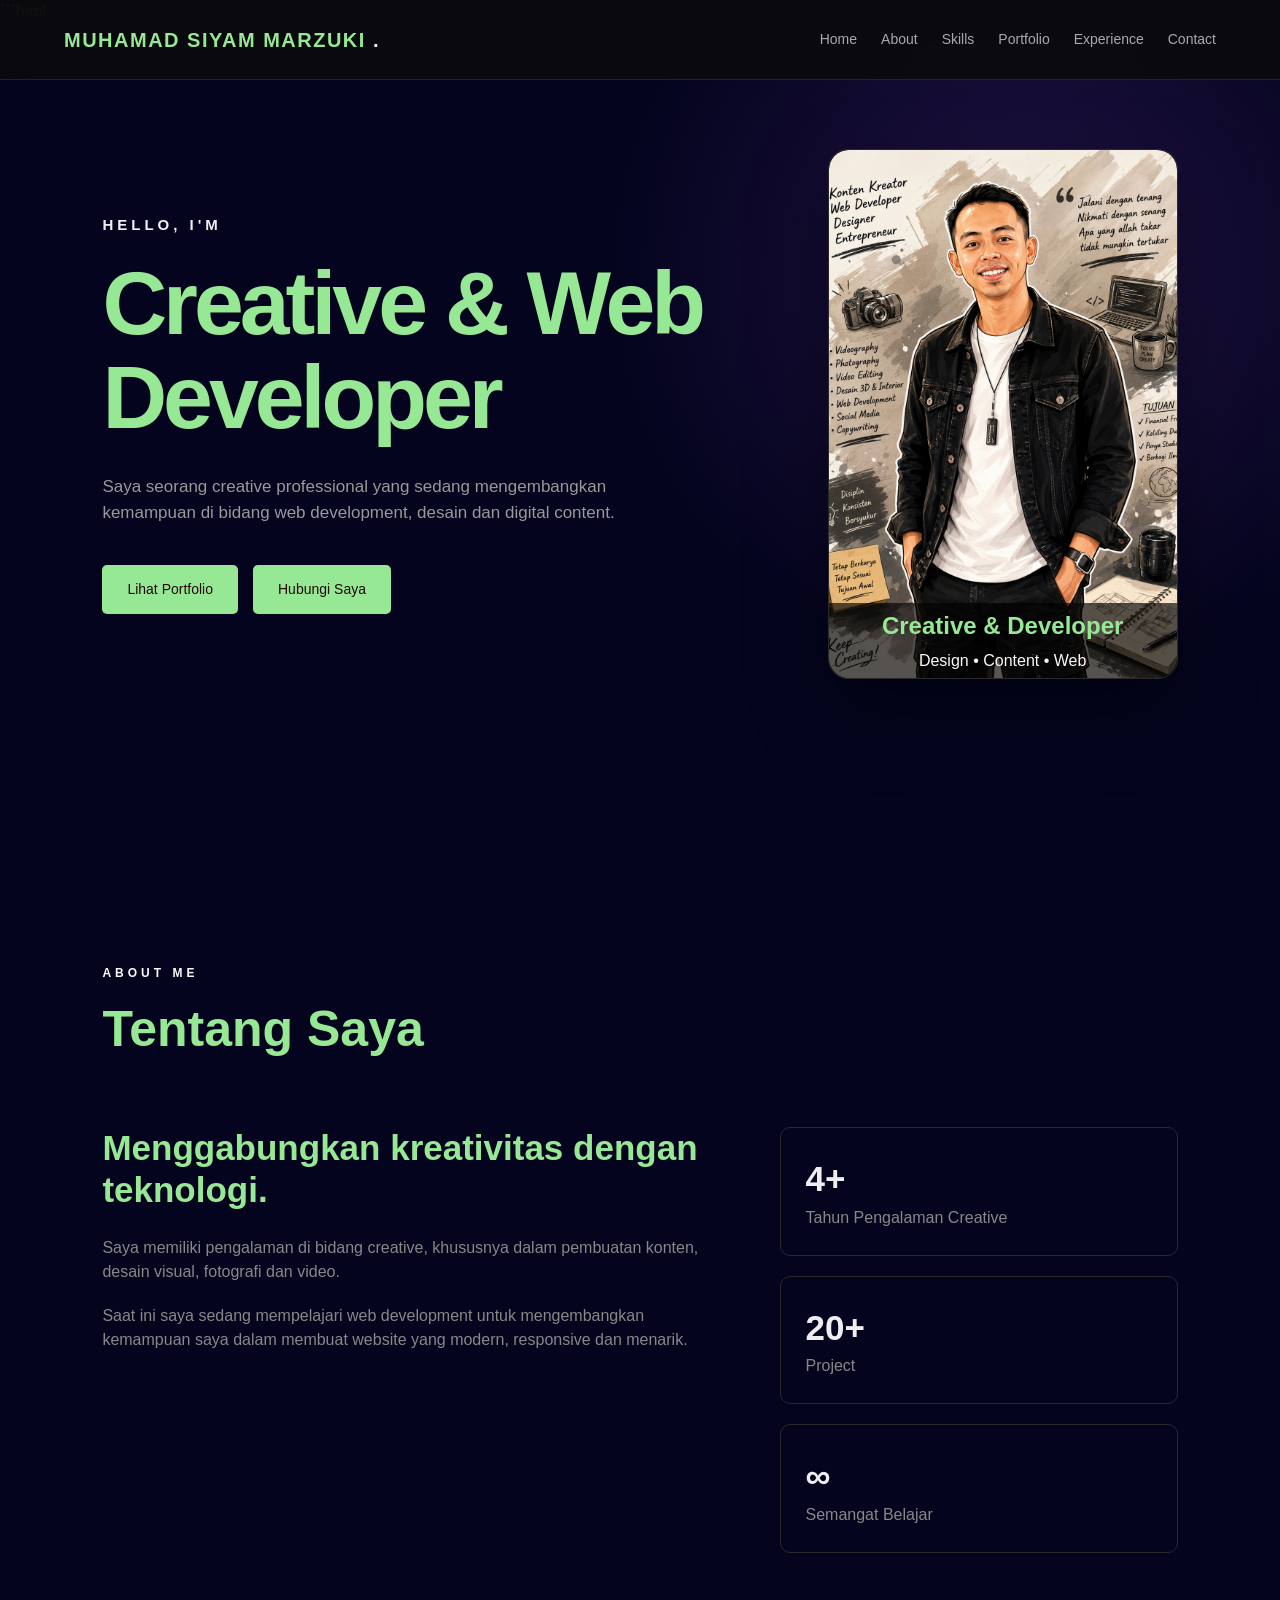
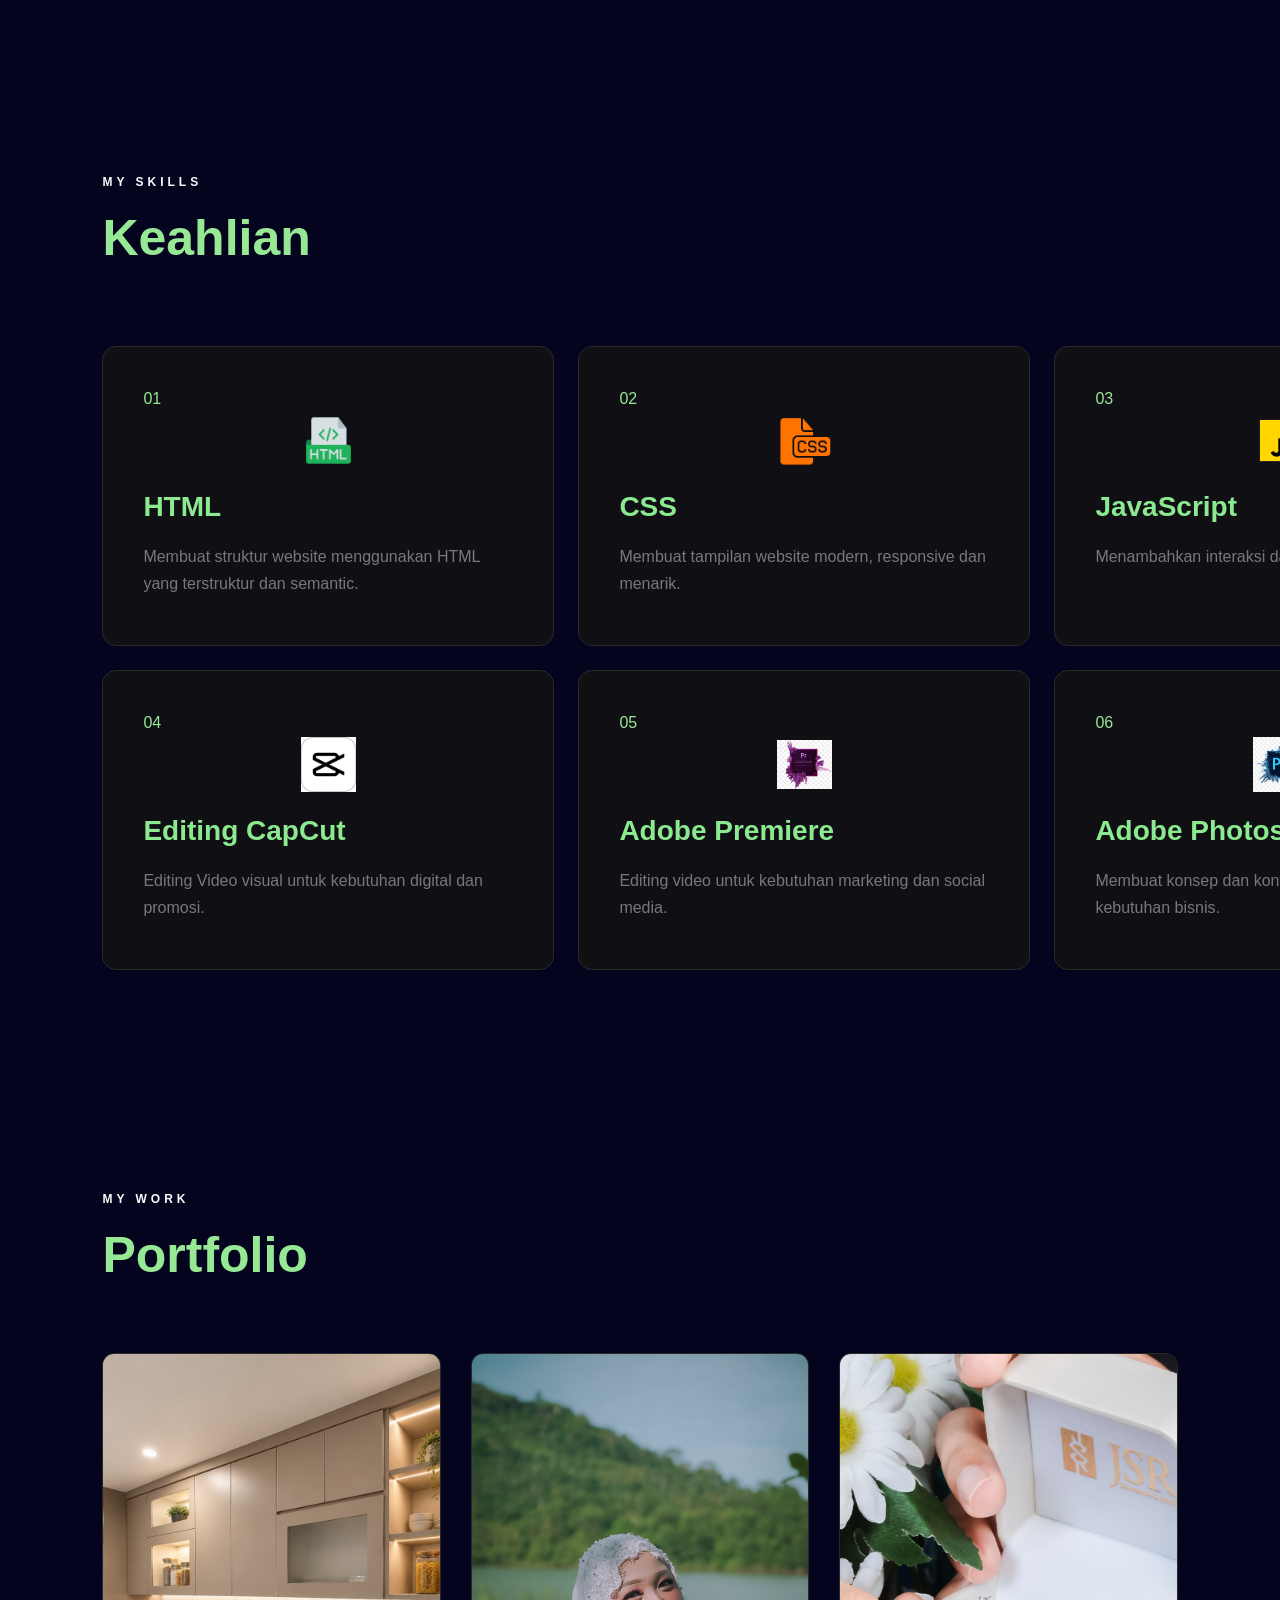
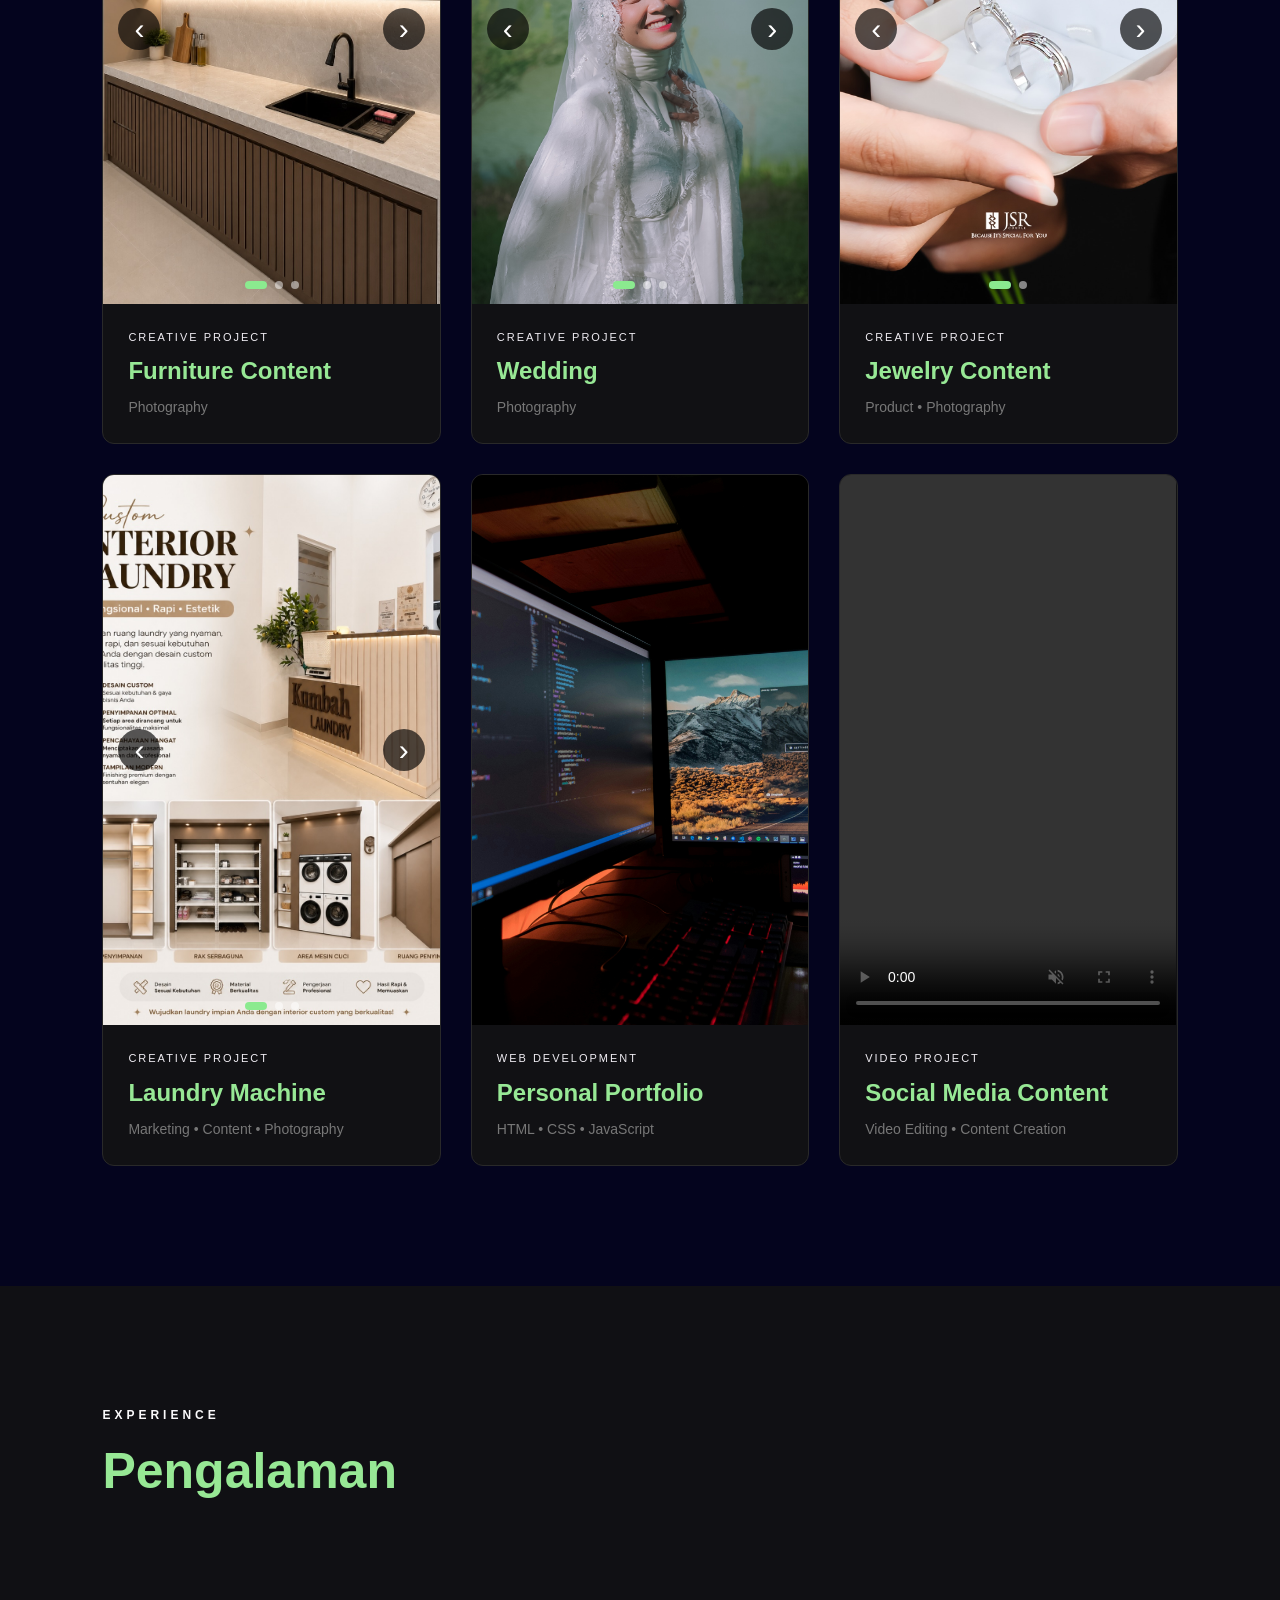
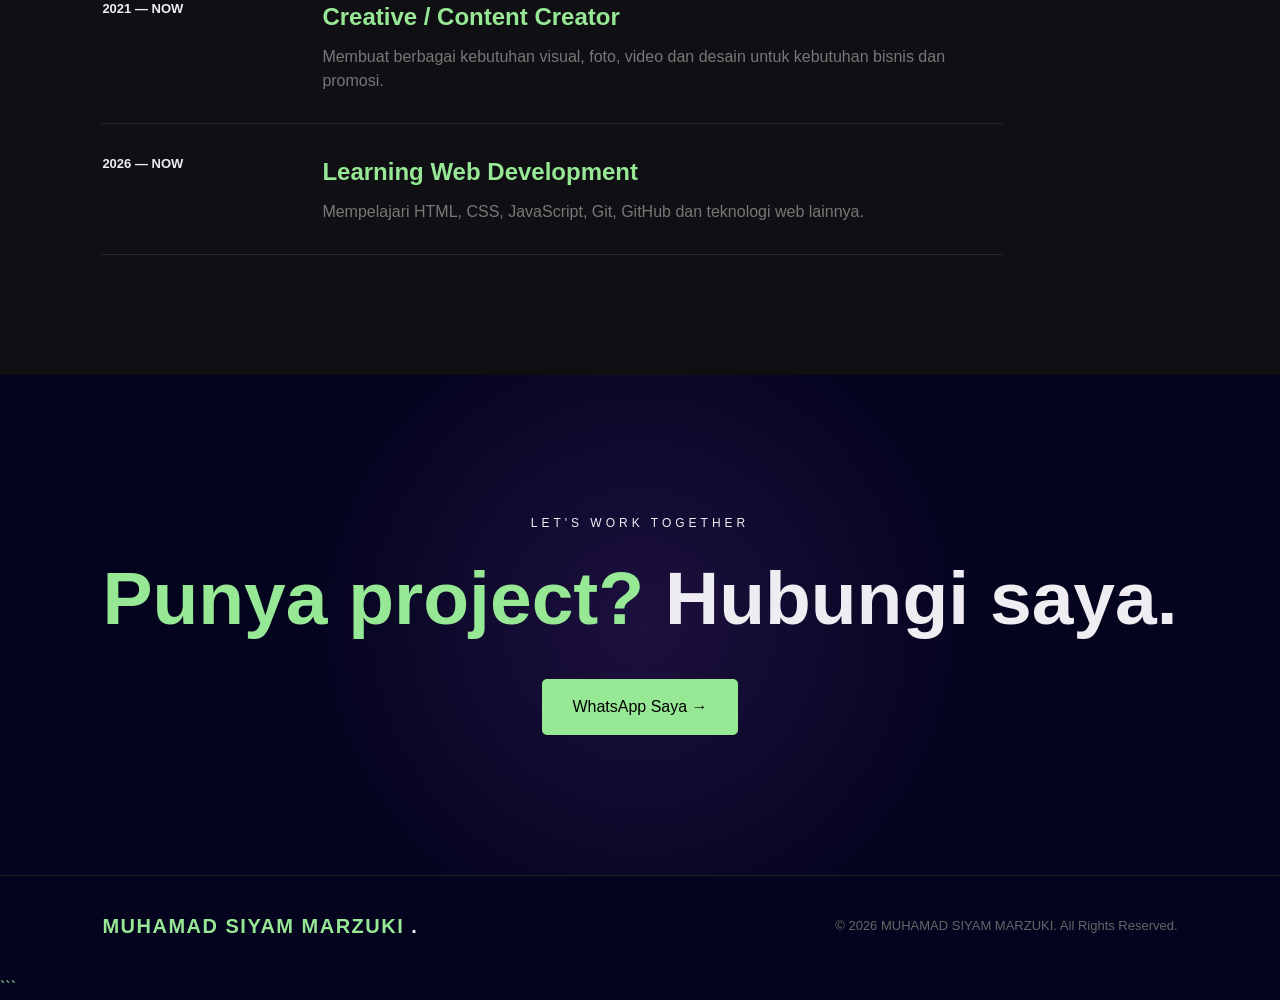
==== index.html @ 4bfd1f13 "Add files via upload" ====
```html
<!DOCTYPE html>
<html lang="id">

<head>

    <!-- =====================================================
         META DAN INFORMASI WEBSITE
         ===================================================== -->

    <!-- Menentukan karakter yang digunakan oleh website.
         UTF-8 mendukung berbagai huruf dan simbol. -->
    <meta charset="UTF-8">

    <!-- Membuat website menyesuaikan ukuran layar
         komputer, tablet, dan smartphone. -->
    <meta name="viewport" content="width=device-width, initial-scale=1.0">

    <!-- Judul yang muncul pada tab browser. -->
    <title>Portfolio | MUHAMAD SIYAM MARZUKI</title>


    <!-- =====================================================
         MENGHUBUNGKAN FILE CSS
         ===================================================== -->

    <!-- Menghubungkan file HTML dengan style.css.
         CSS digunakan untuk mengatur warna, ukuran,
         posisi, layout, animasi, dan tampilan website. -->
    <link rel="stylesheet" href="style.css">

    

</head>


<body>


    <!-- =====================================================
         NAVBAR / MENU WEBSITE
         ===================================================== -->

    <!-- Header merupakan bagian kepala website.
         class="navbar" digunakan agar bagian ini
         dapat diatur menggunakan CSS. -->
    <header class="navbar">


        <!-- =================================================
             LOGO / NAMA
             ================================================= -->

        <!-- div digunakan sebagai wadah untuk nama/logo. -->
        <div class="logo">

            <!-- Nama pemilik portfolio. -->
            MUHAMAD SIYAM MARZUKI

            <!-- span digunakan untuk membuat titik
                 dapat diberi style berbeda melalui CSS. -->
            <span>.</span>

        </div>


        <!-- =================================================
             MENU NAVIGASI
             ================================================= -->

        <!-- nav digunakan untuk membungkus menu navigasi. -->
        <nav>

            <!--
                href="#home" berarti ketika diklik,
                halaman akan menuju elemen yang memiliki
                id="home".
            -->
            <a href="#home">Home</a>

            <!-- Menu menuju bagian About. -->
            <a href="#about">About</a>

            <!-- Menu menuju bagian Skills. -->
            <a href="#skills">Skills</a>

            <!-- Menu menuju bagian Portfolio. -->
            <a href="#portfolio">Portfolio</a>

            <!-- Menu menuju bagian Experience. -->
            <a href="#experience">Experience</a>

            <!-- Menu menuju bagian Contact. -->
            <a href="#contact">Contact</a>

        </nav>


        <!-- =================================================
             TOMBOL MENU MOBILE
             ================================================= -->

        <!--
            button membuat tombol.

            class="menu-btn"
            digunakan untuk mengatur tampilannya melalui CSS.

            id="menuBtn"
            digunakan oleh JavaScript untuk menemukan tombol ini.

            ☰ adalah simbol hamburger menu.
        -->
        <button class="menu-btn" id="menuBtn">☰</button>


    </header>



    <!-- =====================================================
         HERO SECTION
         ===================================================== -->

    <!--
        section digunakan untuk membuat satu bagian website.

        class="hero"
        digunakan untuk desain hero melalui CSS.

        id="home"
        digunakan agar menu Home dapat menuju bagian ini.
    -->
    <section class="hero" id="home">


        <!-- =================================================
             TEKS HERO
             ================================================= -->

        <div class="hero-text">


            <!--
                Tulisan kecil yang muncul sebelum judul utama.
            -->
            <p class="small-title">
                HELLO, I'M
            </p>


            <!--
                h1 merupakan heading paling utama
                dalam halaman website.
            -->
            <h1>

                <!-- Teks pertama dari judul. -->
                Creative

                <!--
                    span digunakan agar bagian ini
                    dapat diberi warna/style berbeda.
                -->
                <span>&amp; Web Developer</span>

            </h1>


            <!--
                Deskripsi singkat mengenai diri.
            -->
            <p class="description">

                Saya seorang creative professional yang sedang
                mengembangkan kemampuan di bidang web development,
                desain dan digital content.

            </p>



            <!-- =================================================
                 TOMBOL HERO
                 ================================================= -->

            <div class="hero-buttons">


                <!--
                    Tombol pertama.

                    href="#portfolio"
                    akan membawa pengunjung ke Portfolio.

                    class="btn primary"
                    berarti tombol memiliki dua class:
                    btn dan primary.
                -->
                <a href="#portfolio" class="btn primary">

                    Lihat Portfolio

                </a>


                <!--
                    Tombol kedua menuju Contact.
                -->
                <a href="#contact" class="btn secondary">

                    Hubungi Saya

                </a>


            </div>


        </div>



        <!-- =================================================
             KARTU FOTO PROFIL
             ================================================= -->

        <div class="hero-card">


            <!-- Wadah untuk foto profil. -->
            <div class="profile-photo">


                <!--
                    img digunakan untuk menampilkan gambar.

                    src="image/prof2.png"
                    berarti gambar berada di folder image
                    dengan nama prof2.png.

                    alt digunakan sebagai teks alternatif
                    apabila gambar tidak dapat ditampilkan.
                -->
                <img
                    src="image/prof2.png"
                    alt="Foto Profil MUHAMAD SIYAM MARZUKI"
                >


            </div>


            <!-- Informasi yang berada di bawah foto. -->
            <div class="card-info">


                <!-- Judul kartu. -->
                <h3>
                    Creative &amp; Developer
                </h3>


                <!-- Deskripsi singkat. -->
                <p>
                    Design • Content • Web
                </p>


            </div>


        </div>


    </section>



    <!-- =====================================================
         ABOUT SECTION
         ===================================================== -->

    <section class="section" id="about">


        <!-- Judul section. -->
        <div class="section-title">


            <!-- Judul kecil. -->
            <p>
                ABOUT ME
            </p>


            <!-- Judul utama. -->
            <h2>
                Tentang Saya
            </h2>


        </div>



        <!-- =================================================
             ISI ABOUT
             ================================================= -->

        <div class="about-content">


            <!-- Bagian teks About. -->
            <div class="about-text">


                <!-- Judul kecil About. -->
                <h3>

                    Menggabungkan kreativitas
                    dengan teknologi.

                </h3>


                <!-- Paragraf pertama. -->
                <p>

                    Saya memiliki pengalaman di bidang creative,
                    khususnya dalam pembuatan konten, desain visual,
                    fotografi dan video.

                </p>


                <!-- Paragraf kedua. -->
                <p>

                    Saat ini saya sedang mempelajari web development
                    untuk mengembangkan kemampuan saya dalam membuat
                    website yang modern, responsive dan menarik.

                </p>


            </div>



            <!-- =================================================
                 KOTAK STATISTIK
                 ================================================= -->

            <div class="about-box">


                <!-- Statistik pertama. -->
                <div>

                    <!-- Angka utama. -->
                    <strong>
                        4+
                    </strong>

                    <!-- Keterangan angka. -->
                    <span>
                        Tahun Pengalaman Creative
                    </span>

                </div>


                <!-- Statistik kedua. -->
                <div>

                    <strong>
                        20+
                    </strong>

                    <span>
                        Project
                    </span>

                </div>


                <!-- Statistik ketiga. -->
                <div>

                    <strong>
                        ∞
                    </strong>

                    <span>
                        Semangat Belajar
                    </span>

                </div>


            </div>


        </div>


    </section>



    <!-- =====================================================
         SKILLS SECTION
         ===================================================== -->

    <section
        class="section skills-section"
        id="skills"
    >


        <!-- Judul Skills. -->
        <div class="section-title">


            <p>
                MY SKILLS
            </p>


            <h2>
                Keahlian
            </h2>


        </div>



        <!-- =================================================
             KUMPULAN KARTU SKILL
             ================================================= -->

        <div class="skills-grid">


            <!-- =================================================
                 SKILL 01
                 ================================================= -->

            <div class="skill-card">

    <!-- Nomor skill -->
    <span class="skill-number">01</span>

    <!-- Icon HTML -->
    <div class="skill-icon">
        <img src="image/HTML.png" alt="HTML Icon">
    </div>

    <!-- Nama skill -->
    <h3>HTML</h3>

    <!-- Penjelasan skill -->
    <p>
        Membuat struktur website menggunakan HTML
        yang terstruktur dan semantic.
    </p>

</div>



            <!-- =================================================
                 SKILL 02
                 ================================================= -->

            <div class="skill-card">

                <span>
                    02
                </span>

                <!-- Icon CSS -->
    <div class="skill-icon">
        <img src="image/CSS.png" alt="HTML Icon">
    </div>


                <h3>
                    CSS
                </h3>

                <p>

                    Membuat tampilan website modern,
                    responsive dan menarik.

                </p>

            </div>



            <!-- =================================================
                 SKILL 03
                 ================================================= -->

            <div class="skill-card">

                <span>
                    03
                </span>

                <!-- Icon scrip.js -->
    <div class="skill-icon">
        <img src="image/JS.png" alt="HTML Icon">
    </div>

                <h3>
                    JavaScript
                </h3>

                <p>

                    Menambahkan interaksi dan fungsi
                    pada website.

                </p>

            </div>



            <!-- =================================================
                 SKILL 04
                 ================================================= -->

            <div class="skill-card">

                <span>
                    04
                </span>
                <!-- Icon capcut -->
    <div class="skill-icon">
        <img src="image/CapCut.png" alt="HTML Icon">
    </div>


                <h3>
                    Editing CapCut
                </h3>

                <p>

                    Editing Video visual untuk kebutuhan
                    digital dan promosi.

                </p>

            </div>



            <!-- =================================================
                 SKILL 05
                 ================================================= -->

            <div class="skill-card">

                <span>
                    05
                </span>

                <!-- Icon Premiere -->
    <div class="skill-icon">
        <img src="image/Premiere.png" alt="HTML Icon">
    </div>


                <h3>
                    Adobe Premiere
                </h3>

                <p>

                    Editing video untuk kebutuhan
                    marketing dan social media.

                </p>

            </div>



            <!-- =================================================
                 SKILL 06
                 ================================================= -->

            <div class="skill-card">

                <span>
                    06
                </span>

                <!-- Icon Photoshop -->
    <div class="skill-icon">
        <img src="image/Photoshop.png" alt="HTML Icon">
    </div>

                <h3>
                    Adobe Photoshop
                </h3>

                <p>

                    Membuat konsep dan konten visual
                    untuk berbagai kebutuhan bisnis.

                </p>

            </div>


        </div>


    </section>



    <!-- =====================================================
         PORTFOLIO SECTION
         ===================================================== -->

    <section
        class="section"
        id="portfolio"
    >


        <!-- Judul Portfolio. -->
        <div class="section-title">

            <p>
                MY WORK
            </p>

            <h2>
                Portfolio
            </h2>

        </div>



        <!-- =================================================
             GRID PORTFOLIO
             ================================================= -->

        <div class="portfolio-grid">



            <!-- =================================================
                 PROJECT 01 - FURNITURE
                 ================================================= -->

           <article class="portfolio-card">

    <!-- Tempat slider gambar project -->
    <div class="project-image slider">


        <!-- FOTO 1 -->
        <img
            src="image/Furni3.jpg"
            alt="Furniture Content 1"
            class="slide active"
        >


        <!-- FOTO 2 -->
        <img
            src="image/Furni2.jpg"
            alt="Furniture Content 2"
            class="slide"
        >


        <!-- FOTO 3 -->
        <img
            src="image/Furni4.jpg"
            alt="Furniture Content 3"
            class="slide"
        >


        <!-- TOMBOL KIRI -->
        <button
            class="slider-btn prev"
            type="button"
        >
            ‹
        </button>


        <!-- TOMBOL KANAN -->
        <button
            class="slider-btn next"
            type="button"
        >
            ›
        </button>


        <!-- INDIKATOR SLIDER -->
        <div class="slider-dots">

            <span class="dot active"></span>

            <span class="dot"></span>

            <span class="dot"></span>

        </div>

    </div>


    <!-- Informasi project -->
    <div class="project-info">


        <!-- Kategori project -->
        <p>
            CREATIVE PROJECT
        </p>


        <!-- Nama project -->
        <h3>
            Furniture Content
        </h3>


        <!-- Jenis pekerjaan -->
        <span>
            Photography
        </span>


    </div>

</article>



            <!-- =================================================
                 PROJECT 02 - WEDDING
                 ================================================= -->

            <article class="portfolio-card">


                
    <!-- Tempat slider gambar project -->
    <div class="project-image slider">


        <!-- FOTO 1 -->
        <img
            src="image/Wed1.jpeg"
            alt="Furniture Content 1"
            class="slide active"
        >


        <!-- FOTO 2 -->
        <img
            src="image/Wed2.jpeg"
            alt="Furniture Content 2"
            class="slide"
        >


        <!-- FOTO 3 -->
        <img
            src="image/Wed4.jpeg"
            alt="Furniture Content 3"
            class="slide"
        >


        <!-- TOMBOL KIRI -->
        <button
            class="slider-btn prev"
            type="button"
        >
            ‹
        </button>


        <!-- TOMBOL KANAN -->
        <button
            class="slider-btn next"
            type="button"
        >
            ›
        </button>


        <!-- INDIKATOR SLIDER -->
        <div class="slider-dots">

            <span class="dot active"></span>

            <span class="dot"></span>

            <span class="dot"></span>

        </div>

    </div>


                <div class="project-info">


                    <p>
                        CREATIVE PROJECT
                    </p>


                    <h3>
                        Wedding
                    </h3>


                    <span>
                        Photography
                    </span>


                </div>


            </article>



            <!-- =================================================
                 PROJECT 03 - JEWELRY
                 ================================================= -->

            <article class="portfolio-card">


               
    <!-- Tempat slider gambar project -->
    <div class="project-image slider">


        <!-- FOTO 1 -->
        <img
            src="image/Jew1.jpg"
            alt="Furniture Content 1"
            class="slide active"
        >


        <!-- FOTO 2 -->
        <img
            src="image/Jew2.jpg"
            alt="Furniture Content 2"
            class="slide"
        >



        <!-- TOMBOL KIRI -->
        <button
            class="slider-btn prev"
            type="button"
        >
            ‹
        </button>


        <!-- TOMBOL KANAN -->
        <button
            class="slider-btn next"
            type="button"
        >
            ›
        </button>


        <!-- INDIKATOR SLIDER -->
        <div class="slider-dots">

            <span class="dot active"></span>

            <span class="dot"></span>

        </div>

    </div>


                <div class="project-info">


                    <p>
                        CREATIVE PROJECT
                    </p>


                    <h3>
                        Jewelry Content
                    </h3>


                    <span>
                        Product • Photography
                    </span>


                </div>


            </article>



            <!-- =================================================
                 PROJECT 04 - LAUNDRY
                 ================================================= -->

            <article class="portfolio-card">


               
    <!-- Tempat slider gambar project -->
    <div class="project-image slider">


        <!-- FOTO 1 -->
        <img
            src="image/Laund1.jpg"
            alt="Furniture Content 1"
            class="slide active"
        >


        <!-- FOTO 2 -->
        <img
            src="image/Laund2.jpg"
            alt="Furniture Content 2"
            class="slide"
        >


        <!-- FOTO 3 -->
        <img
            src="image/Laund3.jpg"
            alt="Furniture Content 3"
            class="slide"
        >


        <!-- TOMBOL KIRI -->
        <button
            class="slider-btn prev"
            type="button"
        >
            ‹
        </button>


        <!-- TOMBOL KANAN -->
        <button
            class="slider-btn next"
            type="button"
        >
            ›
        </button>


        <!-- INDIKATOR SLIDER -->
        <div class="slider-dots">

            <span class="dot active"></span>

            <span class="dot"></span>

            <span class="dot"></span>

        </div>

    </div>


                <div class="project-info">


                    <p>
                        CREATIVE PROJECT
                    </p>


                    <h3>
                        Laundry Machine
                    </h3>


                    <span>
                        Marketing • Content • Photography
                    </span>


                </div>


            </article>



            <!-- =================================================
                 PROJECT 05 - WEB DEVELOPMENT
                 ================================================= -->

            <article class="portfolio-card">


                <div class="project-image">


                    <img
                        src="image/Dev1.jpg"
                        alt="Web Development"
                    >


                </div>


                <div class="project-info">


                    <p>
                        WEB DEVELOPMENT
                    </p>


                    <h3>
                        Personal Portfolio
                    </h3>


                    <span>
                        HTML • CSS • JavaScript
                    </span>


                </div>


            </article>



            <!-- =================================================
                 PROJECT 06 - SOCIAL MEDIA
                 ================================================= -->

            <article class="portfolio-card">

    <!-- BAGIAN VIDEO -->
    <div class="project-image">

        <video
            src="video/Video1.MOV"
            controls
            muted
            loop
            playsinline
        ></video>

    </div>


    <!-- INFORMASI PROJECT -->
    <div class="project-info">

        <p>
            VIDEO PROJECT
        </p>

        <h3>
            Social Media Content
        </h3>

        <span>
            Video Editing • Content Creation
        </span>

    </div>

</article>

        </div>


    </section>



    <!-- =====================================================
         EXPERIENCE SECTION
         ===================================================== -->

    <section
        class="section experience"
        id="experience"
    >


        <!-- Judul Experience. -->
        <div class="section-title">

            <p>
                EXPERIENCE
            </p>

            <h2>
                Pengalaman
            </h2>

        </div>



        <!-- =================================================
             TIMELINE
             ================================================= -->

        <div class="timeline">


            <!-- =================================================
                 EXPERIENCE 01
                 ================================================= -->

            <div class="timeline-item">


                <!-- Tahun pengalaman. -->
                <div class="timeline-year">

                    2021 — NOW

                </div>


                <!-- Informasi pekerjaan. -->
                <div>


                    <h3>
                        Creative / Content Creator
                    </h3>


                    <p>

                        Membuat berbagai kebutuhan visual,
                        foto, video dan desain untuk kebutuhan
                        bisnis dan promosi.

                    </p>


                </div>


            </div>



            <!-- =================================================
                 EXPERIENCE 02
                 ================================================= -->

            <div class="timeline-item">


                <div class="timeline-year">

                    2026 — NOW

                </div>


                <div>


                    <h3>
                        Learning Web Development
                    </h3>


                    <p>

                        Mempelajari HTML, CSS, JavaScript,
                        Git, GitHub dan teknologi web lainnya.

                    </p>


                </div>


            </div>


        </div>


    </section>



    <!-- =====================================================
         CONTACT SECTION
         ===================================================== -->

    <section
        class="contact"
        id="contact"
    >


        <!-- Tulisan kecil contact. -->
        <p>
            LET'S WORK TOGETHER
        </p>


        <!-- Judul contact. -->
        <h2>

            Punya project?

            <!--
                span digunakan agar "Hubungi saya"
                dapat diberikan warna/style berbeda.
            -->
            <span>
                Hubungi saya.
            </span>

        </h2>



        <!-- =================================================
             TOMBOL WHATSAPP
             ================================================= -->

        <!--
            href berisi alamat WhatsApp.

            target="_blank"
            membuat WhatsApp dibuka di tab baru.

            class="contact-button"
            digunakan untuk mengatur desain tombol
            melalui CSS.
        -->
        <a
            href="https://wa.me/6282248646909"
            target="_blank"
            rel="noopener noreferrer"
            class="contact-button"
        >

            WhatsApp Saya →

        </a>


    </section>



    <!-- =====================================================
         FOOTER
         ===================================================== -->

    <footer>


        <!-- Nama/logo di bagian footer. -->
        <div class="logo">


            MUHAMAD SIYAM MARZUKI

            <span>
                .
            </span>


        </div>


        <!-- Copyright website. -->
        <p>

            © 2026 MUHAMAD SIYAM MARZUKI.
            All Rights Reserved.

        </p>


    </footer>



    <!-- =====================================================
         JAVASCRIPT
         ===================================================== -->

    <!--
        Menghubungkan HTML dengan file script.js.

        JavaScript digunakan untuk membuat website
        menjadi interaktif.

        Contohnya:
        - Menu mobile
        - Slider
        - Animasi
        - Tombol interaktif
        - Efek saat scroll
    -->
    <script src="script.js"></script>


</body>

</html>
```
---- style.css ----
/* =========================================================
   STYLE.CSS
   PORTFOLIO MUHAMAD SIYAM MARZUKI

   File ini digunakan untuk mengatur:
   - Warna
   - Ukuran tulisan
   - Jarak
   - Posisi
   - Layout
   - Foto
   - Tombol
   - Responsive
   - Animasi sederhana
   ========================================================= */


/* =========================================================
   1. RESET DASAR
   ========================================================= */

/*
   Tanda * berarti memilih SEMUA elemen HTML.

   margin: 0;
   menghilangkan jarak luar bawaan browser.

   padding: 0;
   menghilangkan jarak dalam bawaan browser.

   box-sizing: border-box;
   membuat perhitungan ukuran elemen lebih mudah.
*/
* {
    margin: 0;
    padding: 0;
    box-sizing: border-box;
}


/*
   html digunakan untuk mengatur halaman HTML secara keseluruhan.

   scroll-behavior: smooth;
   membuat perpindahan ketika klik menu menjadi halus.
*/
html {
    scroll-behavior: smooth;
}


/*
   body adalah seluruh area halaman website.
*/
body {

    /*
       Jenis font yang digunakan.
       Jika Arial tidak tersedia,
       browser mencoba Helvetica lalu sans-serif.
    */
    font-family: Arial, Helvetica, sans-serif;

    /*
       Warna background utama website.
    */
    background: #04041e;

    /*
       Warna teks utama.
    */
    color: #97e895;

    /*
       Jarak antar baris teks.
    */
    line-height: 1.5;

}


/* =========================================================
   2. NAVBAR
   ========================================================= */


/*
   .navbar berarti kita memilih elemen
   yang mempunyai class="navbar".
*/
.navbar {

    /*
       Lebar navbar memenuhi layar.
    */
    width: 100%;

    /*
       Tinggi navbar.
    */
    height: 80px;

    /*
       Flexbox digunakan untuk mengatur
       posisi elemen secara horizontal.
    */
    display: flex;

    /*
       Menempatkan elemen secara vertikal
       di tengah navbar.
    */
    align-items: center;

    /*
       Memberi jarak antara logo,
       menu dan tombol.
    */
    justify-content: space-between;

    /*
       Jarak kiri dan kanan navbar.
       8% berarti 8% dari lebar layar.
    */
    padding: 0 5%;

    /*
       Navbar tetap berada di atas
       walaupun halaman di-scroll.
    */
    position: fixed;

    /*
       Posisi navbar dari atas layar.
    */
    top: 0;
    left: 0;


    /*
       Membuat navbar berada di atas elemen lain.
    */
    z-index: 1000;

    /*
       Background transparan dengan sedikit hitam.
       0.9 berarti tingkat transparansi.
    */
    background: rgba(11, 11, 13, 0.9);

    /*
       Memberikan efek blur di belakang navbar.
    */
    backdrop-filter: blur(15px);

    /*
       Garis tipis di bawah navbar.
    */
    border-bottom: 1px solid #222;

}


/* =========================================================
   LOGO
   ========================================================= */


/*
   Mengatur tulisan logo.
*/
.logo {

    /*
       Ukuran tulisan.
    */
    font-size: 20px;

    /*
       Ketebalan tulisan.
       800 berarti sangat tebal.
    */
    font-weight: 800;

    /*
       Jarak antar huruf.
    */
    letter-spacing: 1.5px;
    white-space: nowrap;

}


/*
   Mengatur titik setelah nama.
*/
.logo span {

    /*
       Warna titik.
    */
    color: #efecf2;

}


/* =========================================================
   MENU NAVIGASI
   ========================================================= */


/*
   nav adalah pembungkus menu.
*/
nav {

    /*
       Membuat menu menjadi flex.
    */
    display: flex;

    /*
       Jarak antar menu.
    */
    gap: 24px;

    align-items:center;
    white-space: nowrap;

}


/*
   Mengatur link menu.
*/
nav a {

    /*
       Warna tulisan menu.
    */
    color: #aaa;

    /*
       Menghilangkan garis bawah link.
    */
    text-decoration: none;

    /*
       Ukuran tulisan menu.
    */
    font-size: 14px;

    /*
       Membuat perubahan warna
       menjadi lebih halus.
    */
    transition: 0.3s;

}


/*
   Efek ketika mouse diarahkan
   ke menu.
*/
nav a:hover {

    /*
       Warna berubah menjadi putih.
    */
    color: #ffffff;

}


/* =========================================================
   TOMBOL MENU MOBILE
   ========================================================= */


/*
   Secara default tombol hamburger
   disembunyikan.
*/
.menu-btn {

    display: none;

    /*
       Tidak menggunakan background.
    */
    background: none;

    /*
       Tidak menggunakan border.
    */
    border: none;

    /*
       Warna tombol.
    */
    color: white;

    /*
       Ukuran simbol hamburger.
    */
    font-size: 25px;

    /*
       Mouse berubah menjadi bentuk tangan.
    */
    cursor: pointer;

}


/* =========================================================
   3. HERO SECTION
   ========================================================= */


/*
   Hero adalah bagian pertama
   yang dilihat pengunjung.
*/
.hero {
    min-height: calc(100vh - 80px);
    padding: 30px 8% 70px;

    display: flex;
    align-items: center;
    justify-content: space-between;
    gap: 6XXXXXXXXXX0px;

    background:
        radial-gradient(
            circle at 80% 30%,
            rgba(168, 85, 247, 0.18),
            transparent 35%
        );



    background: 
        radial-gradient(
            circle at 80% 30%,
            rgba(168, 85, 247, 0.18),
            transparent 35%
        );
}

/* =========================================================
   TEKS HERO
   ========================================================= */


/*
   Membatasi lebar teks hero.
*/
.hero-text {

    max-width: 700px;

}


/*
   Tulisan kecil "HELLO, I'M".
*/
.small-title {

    color: #f2eef5;

    /*
       Jarak antar huruf.
    */
    letter-spacing: 4px;

    font-size: 15px;

    font-weight: bold;

    /*
       Jarak bawah.
    */
    margin-bottom: 20px;

}


/*
   Judul utama Hero.
*/
.hero h1 {

    /*
       clamp digunakan agar ukuran
       tulisan dapat menyesuaikan layar.

       45px = ukuran minimum.
       7vw = ukuran mengikuti layar.
       90px = ukuran maksimum.
    */
    font-size: clamp(45px, 7vw, 90px);

    /*
       Jarak antar baris.
    */
    line-height: 1.05;

    /*
       Jarak antar huruf.
    */
    letter-spacing: -4px;

}


/*
   Warna bagian "& Web Developer".
*/
.hero h1 span {

    color: #97e895;

}


/* =========================================================
   DESKRIPSI HERO
   ========================================================= */


.description {

    /*
       Membatasi lebar paragraf.
    */
    max-width: 600px;

    /*
       Warna abu-abu.
    */
    color: #999;

    /*
       Jarak dari judul.
    */
    margin-top: 30px;

    font-size: 17px;

}


/* =========================================================
   TOMBOL HERO
   ========================================================= */


/*
   Wadah kedua tombol.
*/
.hero-buttons {

    display: flex;

    /*
       Jarak antar tombol.
    */
    gap: 15px;

    /*
       Jarak dari deskripsi.
    */
    margin-top: 40px;

}


/*
   Style dasar semua tombol.
*/
.btn {

    /*
       Menghilangkan garis bawah link.
    */
    text-decoration: none;

    /*
       Jarak dalam tombol.
    */
    padding: 14px 25px;

    /*
       Membuat sudut tombol sedikit melengkung.
    */
    border-radius: 5px;

    font-size: 14px;

    /*
       Membuat efek perubahan lebih halus.
    */
    transition: 0.3s;

}


/*
   Tombol utama.
*/
.primary {

    background: #97e895;

    color: #210808;

}


/*
   Efek hover tombol utama.
*/
.primary:hover {

    /*
       Tombol bergerak sedikit ke atas.
    */
    transform: translateY(-3px);

}


/*
   Tombol kedua.
*/
.secondary {

    background: #97e895;

    color: #210808;

}


/*
   Efek hover tombol kedua.
*/
.secondary:hover {

    transform: translateY(-3px);

}


/* =========================================================
   4. HERO CARD / FOTO PROFIL
   ========================================================= */


/*
   Kartu foto di sebelah kanan Hero.
*/
.hero-card {

    /*
       Lebar kartu.
    */
    width: 350px;

    /*
       Tinggi kartu.
    */
    height: 530px;

    /*
       Dibutuhkan agar
       posisi foto dapat dikontrol.
    */
    position: relative;

    /*
       Bagian foto yang keluar
       dari kartu akan dipotong.
    */
    overflow: hidden;

    /*
       Garis kartu.
    */
    border: 1px solid #292929;

    /*
       Sudut kartu.
    */
    border-radius: 20px;

    /*
       Menggunakan Flexbox.
    */
    display: flex;

    /*
       Elemen disusun vertikal.
    */
    flex-direction: column;

    /*
       Posisi horizontal tengah.
    */
    align-items: center;

    /*
       Posisi vertikal tengah.
    */
    justify-content: center;

    /*
       Background gradient.
    */
    background:
        linear-gradient(
            145deg,
            #16161a,
            #0d0d0f
        );

    /*
       Bayangan kartu.
    */
    box-shadow:
        0 30px 80px rgba(0, 0, 0, 0.4);

}


/* =========================================================
   FOTO PROFIL
   ========================================================= */


/*
   Wadah foto profil.

   Karena foto menggunakan posisi absolute,
   maka foto akan memenuhi kartu.
*/
.profile-photo {

    /*
       Lebar mengikuti kartu.
    */
    width: 100%;

    /*
       Tinggi mengikuti kartu.
    */
    height: 100%;

    /*
       Posisi absolute membuat foto
       dapat ditempatkan di seluruh kartu.
    */
    position: absolute;

    top: 0;

    left: 0;

    /*
       Foto yang keluar kartu dipotong.
    */
    overflow: hidden;

    /*
       Membuat sudut foto mengikuti
       bentuk kartu.
    */
    border-radius: 20px;

}


/*
   Mengatur gambar profil.
*/
.profile-photo img {

    /*
       Lebar gambar memenuhi wadah.
    */
    width: 100%;

    /*
       Tinggi gambar memenuhi wadah.
    */
    height: 100%;

    /*
       object-fit: cover membuat gambar
       memenuhi area tanpa terlihat gepeng.
    */
    object-fit: cover;

}


/* =========================================================
   INFORMASI PADA KARTU FOTO
   ========================================================= */


.card-info {

    /*
       Posisi absolute membuat informasi
       dapat ditempatkan di bawah foto.
    */
    position: absolute;

    bottom: 0;

    left: 0;

    /*
       Lebar penuh.
    */
    width: 100%;

    /*
       Tulisan berada di tengah.
    */
    text-align: center;

    /*
       Jarak dalam.
    */
    padding: 5px;

    /*
       Background hitam transparan.
    */
    background: rgba(0, 0, 0, 0.65);

    /*
       Memastikan informasi berada
       di atas gambar.
    */
    z-index: 2;

}


/*
   Judul pada kartu.
*/
.card-info h3 {

    font-size: 24px;

}


/*
   Deskripsi kartu.
*/
.card-info p {

    color: #fdf8f8;

    margin-top: 5px;

}


/* =========================================================
   5. SECTION UMUM
   ========================================================= */


/*
   Semua section yang mempunyai
   class="section".
*/
.section {

    /*
       Jarak atas dan bawah.
       120px membuat tiap section
       mempunyai ruang yang cukup.
    */
    padding: 120px 8%;

}


/* =========================================================
   JUDUL SECTION
   ========================================================= */


.section-title {

    /*
       Jarak bawah judul.
    */
    margin-bottom: 60px;

}


/*
   Tulisan kecil di atas judul.
*/
.section-title p {

    color: #faf9fb;

    font-size: 12px;

    letter-spacing: 4px;

    font-weight: bold;

}


/*
   Judul utama section.
*/
.section-title h2 {

    font-size: 50px;

    margin-top: 10px;

}


/* =========================================================
   6. ABOUT
   ========================================================= */


/*
   Wadah isi About.
*/
.about-content {

    /*
       Menggunakan CSS Grid.
    */
    display: grid;

    /*
       Kolom pertama lebih besar
       daripada kolom kedua.
    */
    grid-template-columns: 1.5fr 1fr;

    /*
       Jarak antar kolom.
    */
    gap: 80px;

}


/*
   Judul pada About.
*/
.about-text h3 {

    font-size: 35px;

    line-height: 1.2;

    margin-bottom: 25px;

}


/*
   Paragraf About.
*/
.about-text p {

    color: #888;

    margin-bottom: 20px;

    max-width: 700px;

}


/* =========================================================
   ABOUT BOX
   ========================================================= */


/*
   Wadah statistik.
*/
.about-box {

    display: flex;

    /*
       Statistik disusun ke bawah.
    */
    flex-direction: column;

    gap: 20px;

}


/*
   Setiap kotak statistik.
*/
.about-box div {

    border: 1px solid #292929;

    padding: 25px;

    border-radius: 10px;

}


/*
   Angka statistik.
*/
.about-box strong {

    /*
       Membuat angka berada
       pada baris sendiri.
    */
    display: block;

    font-size: 35px;

    color: #efecf2;

}


/*
   Keterangan statistik.
*/
.about-box span {

    color: #888;

}


/* =========================================================
   7. SKILLS
   ========================================================= */


/*
   Background section Skills.
*/
/* =========================================================
   SKILLS
   ========================================================= */

.skills-section {
    padding-top: 100px;
    padding-bottom: 100px;
}


/* GRID SKILLS */

.skills-grid {
    display: grid;

    /* 3 kolom */
    grid-template-columns: repeat(3, 1fr);

    gap: 24px;

    margin-top: 70px;
}


/* CARD SKILL */

.skill-card {
    position: relative;

    padding: 40px;

    min-height: 300px;

    border: 1px solid #292929;

    border-radius: 14px;

    background: #101014;

    transition: 0.3s ease;
}


/* Efek ketika mouse diarahkan ke card */

.skill-card:hover {
    transform: translateY(-8px);

    border-color: #8bea8f;

    box-shadow:
        0 20px 50px rgba(0, 0, 0, 0.3);
}


/* NOMOR SKILL */



/* ICON */

.skill-icon {
    width: 370px;
    height: 60px;

    display: flex;

    align-items: center;
    justify-content: center;

    margin-bottom: 15px;
}


/* GAMBAR ICON */

.skill-icon img {
    width: 55px;
    height: 55px;

    object-fit: contain;

    transition: 0.3s ease;
}


/* Icon membesar ketika card disentuh */

.skill-card:hover .skill-icon img {
    transform: scale(1.12);
}


/* NAMA SKILL */

.skill-card h3 {
    margin-bottom: 15px;

    font-size: 28px;

    color: #8bea8f;
}


/* DESKRIPSI */

.skill-card p {
    font-size: 16px;

    line-height: 1.7;

    color: #77777f;
}


/* =========================================================
   8. PORTFOLIO
   ========================================================= */


/*
   Grid portfolio.
*/
.portfolio-grid {

    display:grid;

    /*
       Membuat 3 kolom.
    */
    grid-template-columns:
        repeat(3, 1fr);

    gap: 30px;

}


/*
   Kartu portfolio.
*/
.portfolio-card {

    /*
       Menyembunyikan bagian gambar
       yang keluar dari kartu.
    */
    overflow: hidden;

    border: 1px solid #292929;

    border-radius: 12px;

    background: #111114;

    /*
       Animasi hover.
    */
    transition: 0.3s;

}


/*
   Efek hover portfolio.
*/
.portfolio-card:hover {

    /*
       Kartu bergerak sedikit ke atas.
    */
    transform: translateY(-8px);

}


/* =========================================================
   GAMBAR PORTFOLIO
   ========================================================= */


/*
   Wadah gambar portfolio.
*/
.project-image {

    /*
       Lebar penuh.
    */
    width: 100%;

    /*
       Tinggi gambar.
    */
    height: 550px;

    /*
       Menyembunyikan gambar
       yang keluar area.
    */
    overflow: hidden;

}

.project-image video {
    width: 100%;
    height: 100%;

    object-fit: cover;

    display: block;
}

/*
   Gambar project.
*/
.project-image img {

    width: 100%;

    height: 100%;

    /*
       Gambar memenuhi kotak
       tanpa menjadi gepeng.
    */
    object-fit: cover;

    /*
       Menghilangkan jarak bawaan
       gambar sebagai inline element.
    */
    display: block;

    /*
       Animasi zoom.
    */
    transition: transform 1s ease;

}


/*
   Ketika portfolio-card disentuh mouse,
   gambar akan diperbesar sedikit.
*/
.portfolio-card:hover .project-image img {

    transform: scale(1.05);

}

/* =========================================================
   PORTFOLIO IMAGE SLIDER
   ========================================================= */


/* Tempat slider */

.slider {
    position: relative;

    overflow: hidden;
}


/* Semua gambar slider */

.slider .slide {
    width: 100%;
    height: 100%;

    object-fit: cover;

    display: none;
}


/* Gambar yang sedang aktif */

.slider .slide.active {
    display: block;
}


/* =========================================================
   TOMBOL SLIDER
   ========================================================= */

.slider-btn {

    position: absolute;

    top: 50%;

    transform: translateY(-50%);

    width: 42px;
    height: 42px;

    border: none;

    border-radius: 50%;

    background: rgba(0, 0, 0, 0.65);

    color: white;

    font-size: 30px;

    line-height: 1;

    cursor: pointer;

    z-index: 5;

    transition: 0.3s ease;
}


/* Tombol ketika mouse diarahkan */

.slider-btn:hover {

    background: #8bea8f;

    color: #000;
}


/* Tombol kiri */

.slider-btn.prev {

    left: 15px;
}


/* Tombol kanan */

.slider-btn.next {

    right: 15px;
}


/* =========================================================
   DOT / INDIKATOR
   ========================================================= */

.slider-dots {

    position: absolute;

    bottom: 15px;

    left: 50%;

    transform: translateX(-50%);

    display: flex;

    gap: 8px;

    z-index: 5;
}


/* Bentuk dot */

.slider-dots .dot {

    width: 8px;
    height: 8px;

    border-radius: 50%;

    background: rgba(255, 255, 255, 0.5);

    transition: 0.3s ease;
}


/* Dot aktif */

.slider-dots .dot.active {

    width: 22px;

    border-radius: 10px;

    background: #8bea8f;
}


/* =========================================================
   INFORMASI PORTFOLIO
   ========================================================= */


.project-info {

    padding: 25px;

}


/*
   Kategori portfolio.
*/
.project-info p {

    color: #efecf2;

    font-size: 11px;

    letter-spacing: 2px;

}


/*
   Nama project.
*/
.project-info h3 {

    margin: 8px 0;

    font-size: 24px;

}


/*
   Jenis pekerjaan.
*/
.project-info span {

    color: #777;

    font-size: 14px;

}


/* =========================================================
   9. EXPERIENCE
   ========================================================= */


/*
   Background Experience.
*/
.experience {

    background: #101014;

}


/*
   Lebar maksimal timeline.
*/
.timeline {

    max-width: 900px;

}


/*
   Setiap pengalaman.
*/
.timeline-item {

    display: grid;

    /*
       Kolom pertama untuk tahun.
       Kolom kedua untuk informasi.
    */
    grid-template-columns: 180px 1fr;

    gap: 40px;

    padding: 30px 0;

    /*
       Garis pemisah.
    */
    border-bottom: 1px solid #292929;

}


/*
   Tahun pengalaman.
*/
.timeline-year {

    color: #efecf2;

    font-size: 13px;

    font-weight: bold;

}


/*
   Judul pengalaman.
*/
.timeline-item h3 {

    font-size: 24px;

    margin-bottom: 10px;

}


/*
   Deskripsi pengalaman.
*/
.timeline-item p {

    color: #777;

}


/* =========================================================
   10. CONTACT
   ========================================================= */


/*
   Section Contact.
*/
.contact {

    /*
       Tinggi minimum.
    */
    min-height: 500px;

    padding: 120px 8%;

    /*
       Flexbox.
    */
    display: flex;

    /*
       Elemen disusun ke bawah.
    */
    flex-direction: column;

    /*
       Posisi horizontal tengah.
    */
    align-items: center;

    /*
       Posisi vertikal tengah.
    */
    justify-content: center;

    /*
       Semua tulisan berada di tengah.
    */
    text-align: center;

    /*
       Efek cahaya background.
    */
    background:
        radial-gradient(
            circle,
            rgba(168, 85, 247, 0.15),
            transparent 50%
        );

}


/*
   Tulisan kecil Contact.
*/
.contact > p {

    color: #efecf2;

    letter-spacing: 4px;

    font-size: 12px;

}


/*
   Judul Contact.
*/
.contact h2 {

    /*
       Ukuran otomatis mengikuti layar.
    */
    font-size: clamp(40px, 6vw, 75px);

    line-height: 1.1;

    margin: 25px 0 40px;

}


/*
   Warna tulisan pada span Contact.
*/
.contact h2 span {

    color: #efecf2;

}


/*
   Tombol WhatsApp.
*/
.contact-button {

    text-decoration: none;

    padding: 16px 30px;

    background: #97e895;

    color: black;

    border-radius: 5px;

    /*
       Animasi hover.
    */
    transition: 0.3s;

}


/*
   Efek ketika tombol WhatsApp
   disentuh mouse.
*/
.contact-button:hover {

    transform: translateY(-3px);

}


/* =========================================================
   11. FOOTER
   ========================================================= */


/*
   Bagian paling bawah website.
*/
footer {

    padding: 35px 8%;

    display: flex;

    /*
       Posisi vertikal tengah.
    */
    align-items: center;

    /*
       Logo di kiri,
       copyright di kanan.
    */
    justify-content: space-between;

    /*
       Garis atas footer.
    */
    border-top: 1px solid #222;

}


/*
   Tulisan copyright.
*/
footer p {

    color: #666;

    font-size: 13px;

}


/* =========================================================
   12. RESPONSIVE TABLET
   ========================================================= */

/*
   Media query digunakan untuk membuat
   website menyesuaikan ukuran layar.

   max-width: 900px berarti aturan ini
   aktif ketika lebar layar 900px atau lebih kecil.
*/
@media (max-width: 900px) {


    /* =====================================================
       MENU MOBILE
       ===================================================== */


    /*
       Menu desktop disembunyikan.
    */
    nav {

        display: none;

        /*
           Menu akan muncul di bawah navbar.
        */
        position: absolute;

        top: 80px;

        left: 0;

        width: 100%;

        padding: 30px;

        /*
           Menu disusun vertikal.
        */
        flex-direction: column;

        background: #111114;

        text-align: center;

    }


    /*
       JavaScript akan menambahkan
       class "active" pada nav.

       Ketika ada class active,
       menu akan ditampilkan.
    */
    nav.active {

        display: flex;

    }


    /*
       Tombol hamburger ditampilkan.
    */
    .menu-btn {

        display: block;

    }


    /* =====================================================
       HERO TABLET
       ===================================================== */


    .hero {

        /*
           Elemen hero disusun ke bawah.
        */
        flex-direction: column;

        /*
           Tulisan berada di tengah.
        */
        text-align: center;

        /*
           Jarak atas dikurangi.
        */
        padding-top: 130px;

    }


    /*
       Deskripsi berada di tengah.
    */
    .description {

        margin-left: auto;

        margin-right: auto;

    }


    /*
       Tombol berada di tengah.
    */
    .hero-buttons {

        justify-content: center;

    }


    /* =====================================================
       ABOUT TABLET
       ===================================================== */


    /*
       About menjadi satu kolom.
    */
    .about-content {

        grid-template-columns: 1fr;

    }


    /* =====================================================
       SKILLS TABLET
       ===================================================== */


    /*
       Skills menjadi 2 kolom.
    */
    .skills-grid {

        grid-template-columns: 1fr 1fr;

    }


    /* =====================================================
       PORTFOLIO TABLET
       ===================================================== */


    /*
       Portfolio menjadi satu kolom.
    */
    .portfolio-grid {

        grid-template-columns: 1fr;

    }


    /*
       Ukuran kartu foto diperkecil.
    */
    .hero-card {

        width: 300px;

        height: 350px;

    }


}


/* =========================================================
   13. RESPONSIVE SMARTPHONE
   ========================================================= */

/*
   Aturan ini digunakan untuk layar
   smartphone dengan lebar maksimal 600px.
*/
@media (max-width: 600px) {


    /* =====================================================
       NAVBAR SMARTPHONE
       ===================================================== */


    .navbar {

        /*
           Jarak kiri kanan diperkecil.
        */
        padding: 0 5%;

    }


    /* =====================================================
       SECTION SMARTPHONE
       ===================================================== */


    /*
       Jarak kiri dan kanan
       semua section diperkecil.
    */
    .hero,
    .section {

        padding-left: 5%;

        padding-right: 5%;

    }


    /* =====================================================
       JUDUL HERO
       ===================================================== */


    .hero h1 {

        /*
           Jarak huruf dikurangi
           agar tidak terlalu melebar.
        */
        letter-spacing: -2px;

    }


    /* =====================================================
       JUDUL SECTION
       ===================================================== */


    .section-title h2 {

        /*
           Ukuran judul diperkecil.
        */
        font-size: 40px;

    }


    /* =====================================================
       SKILLS SMARTPHONE
       ===================================================== */


    /*
       Skill menjadi satu kolom.
    */
    .skills-grid {

        grid-template-columns: 1fr;

    }


    /* =====================================================
       EXPERIENCE SMARTPHONE
       ===================================================== */


    .timeline-item {

        /*
           Tahun dan informasi
           menjadi satu kolom.
        */
        grid-template-columns: 1fr;

        gap: 10px;

    }


    /* =====================================================
       FOOTER SMARTPHONE
       ===================================================== */


    footer {

        /*
           Logo dan copyright
           disusun vertikal.
        */
        flex-direction: column;

        gap: 15px;

        text-align: center;

    }


    /* =====================================================
       TOMBOL HERO SMARTPHONE
       ===================================================== */


    .hero-buttons {

        /*
           Tombol tetap bisa menyesuaikan
           lebar layar.
        */
        flex-wrap: wrap;

    }


    /* =====================================================
       HERO CARD SMARTPHONE
       ===================================================== */


    .hero-card {

        /*
           Lebar maksimal agar tidak
           keluar dari layar HP.
        */
        width: min(300px, 90vw);

        height: 350px;

    }


    /* =====================================================
       CONTACT SMARTPHONE
       ===================================================== */


    .contact {

        padding-left: 5%;

        padding-right: 5%;

    }


}


/* =========================================================
   SELESAI
   ========================================================= */
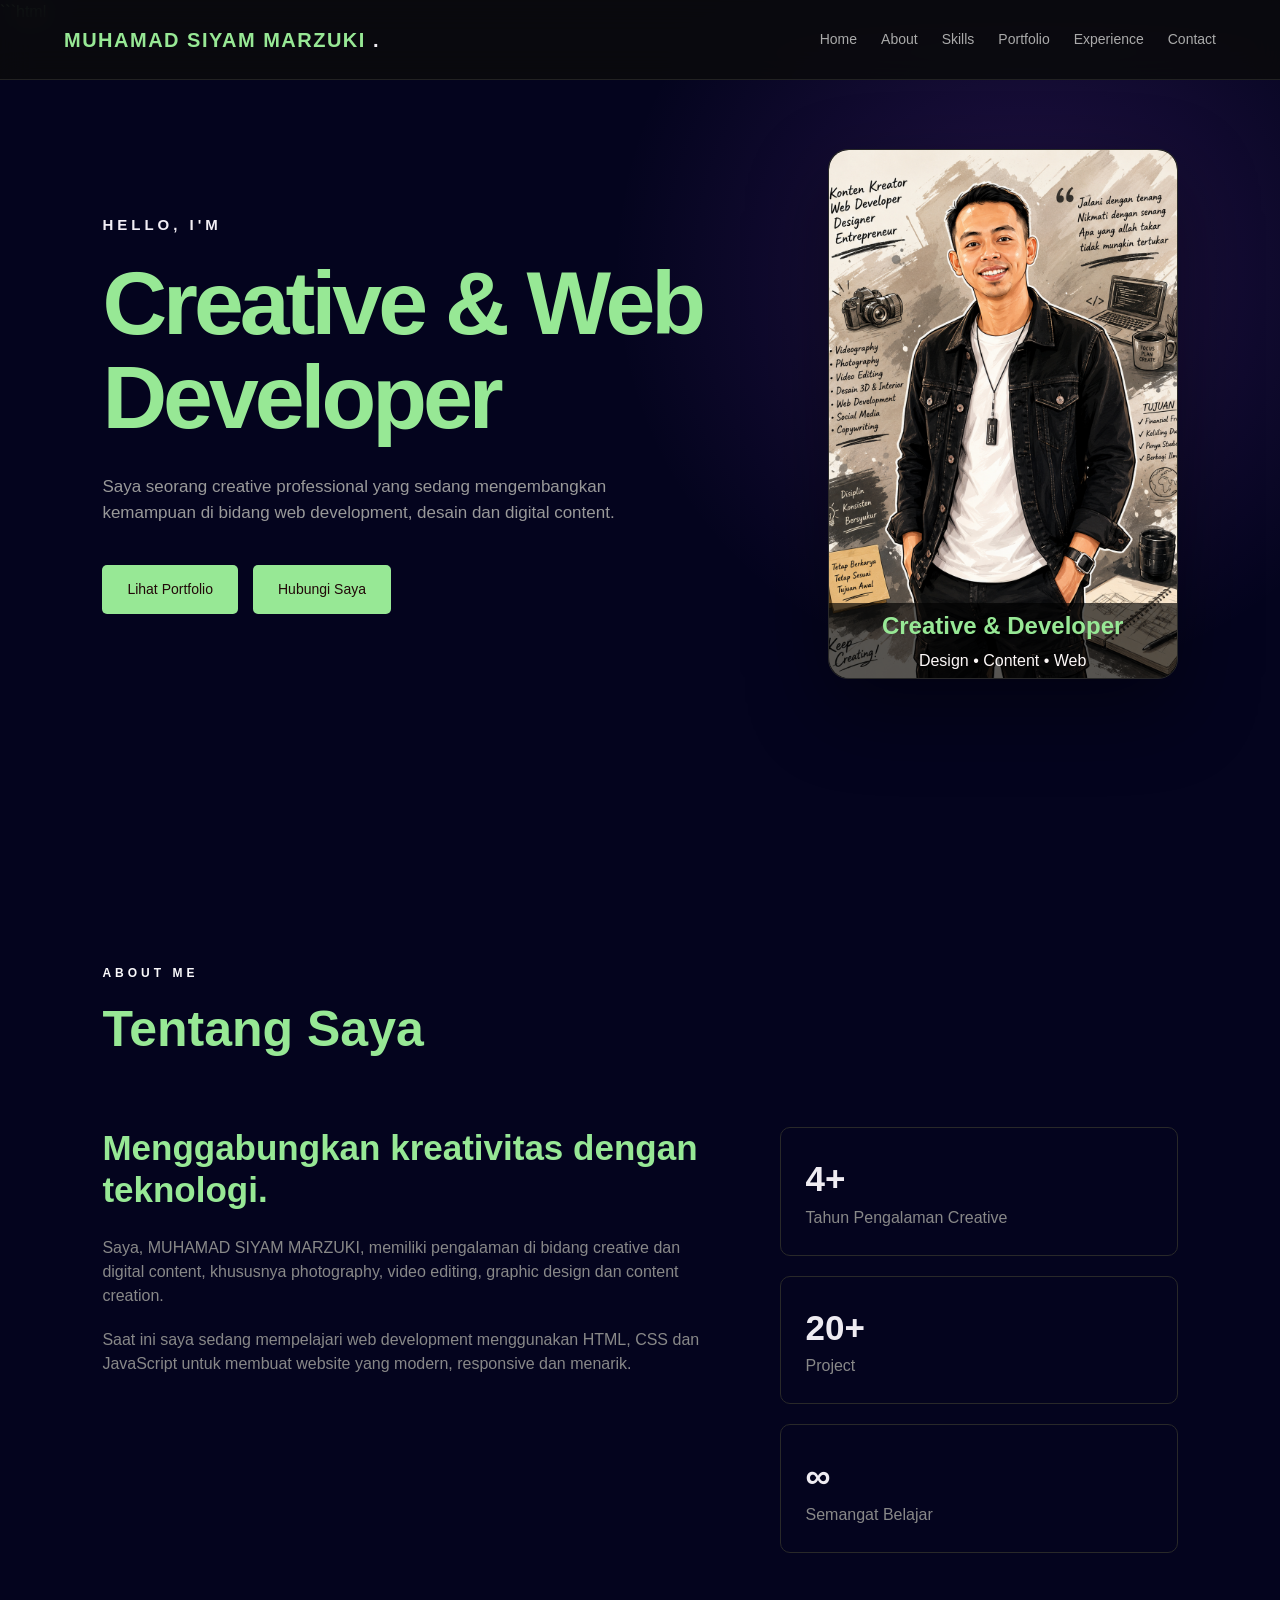
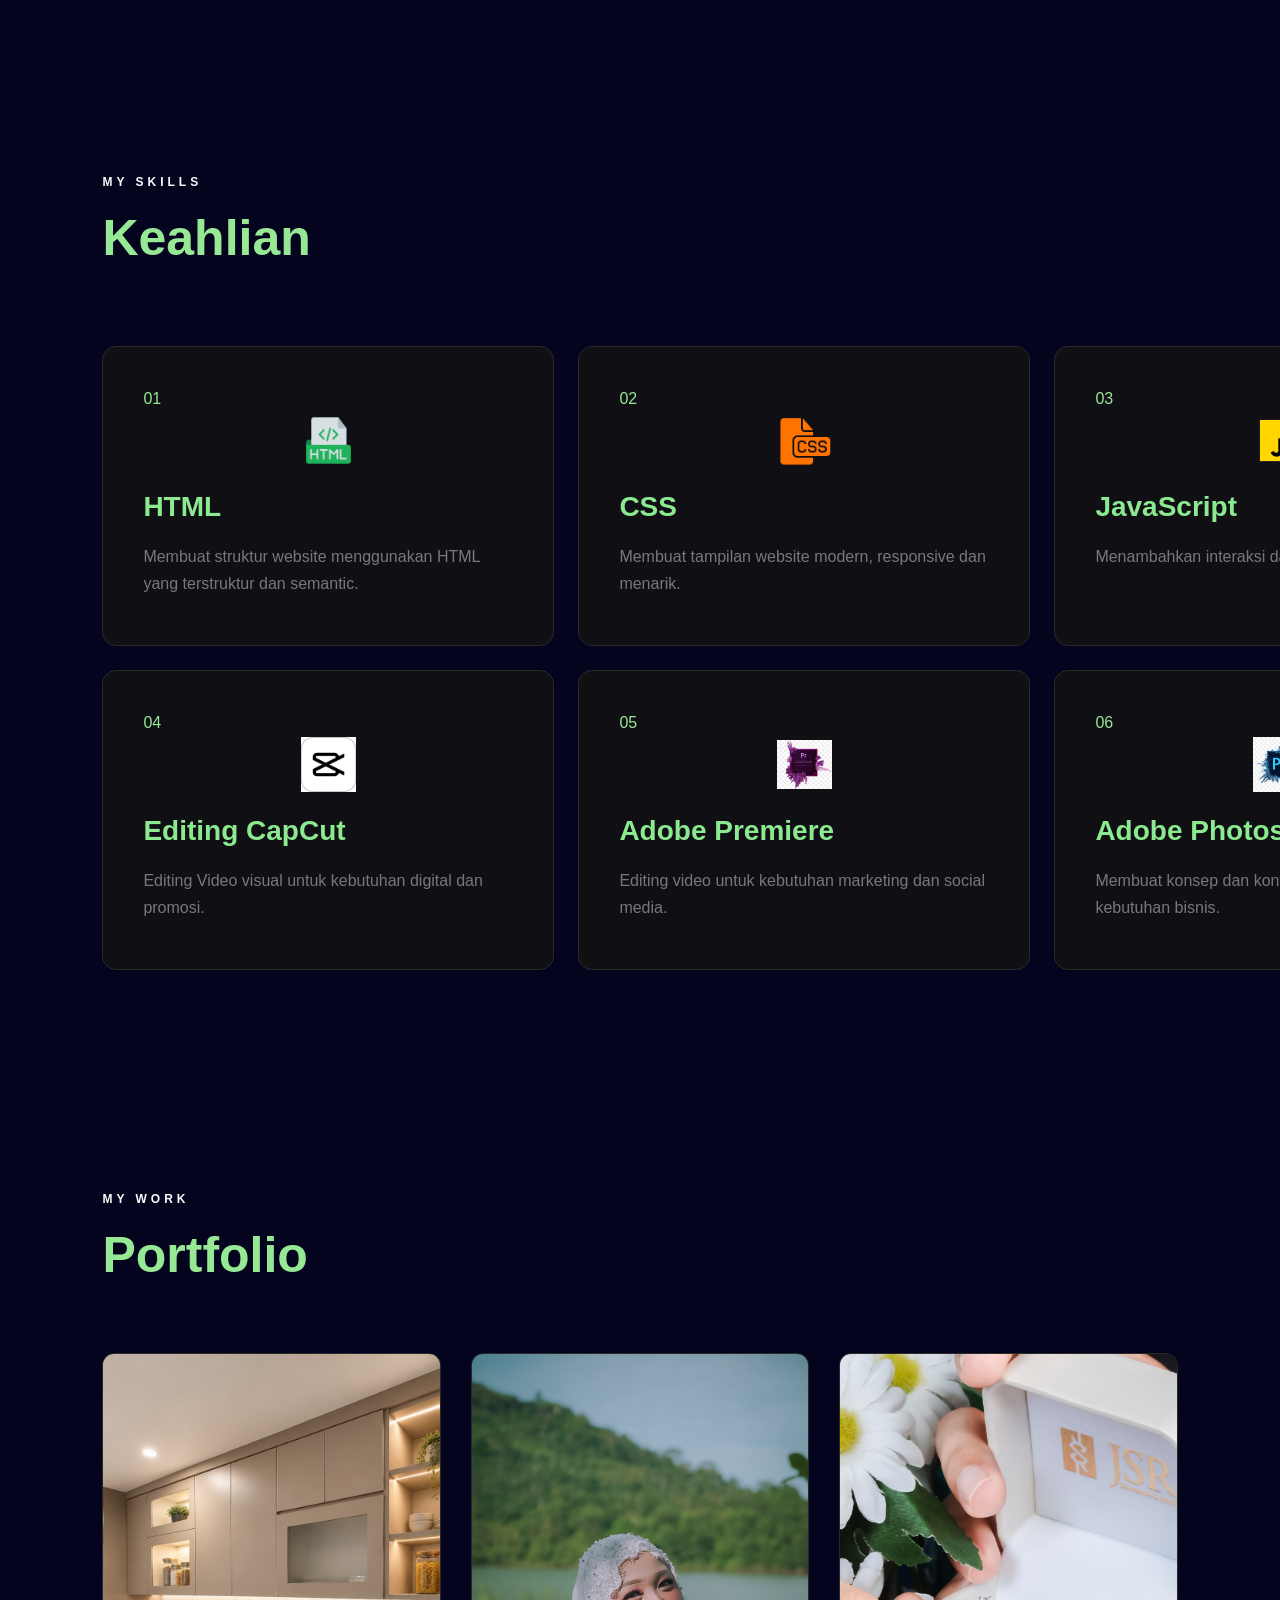
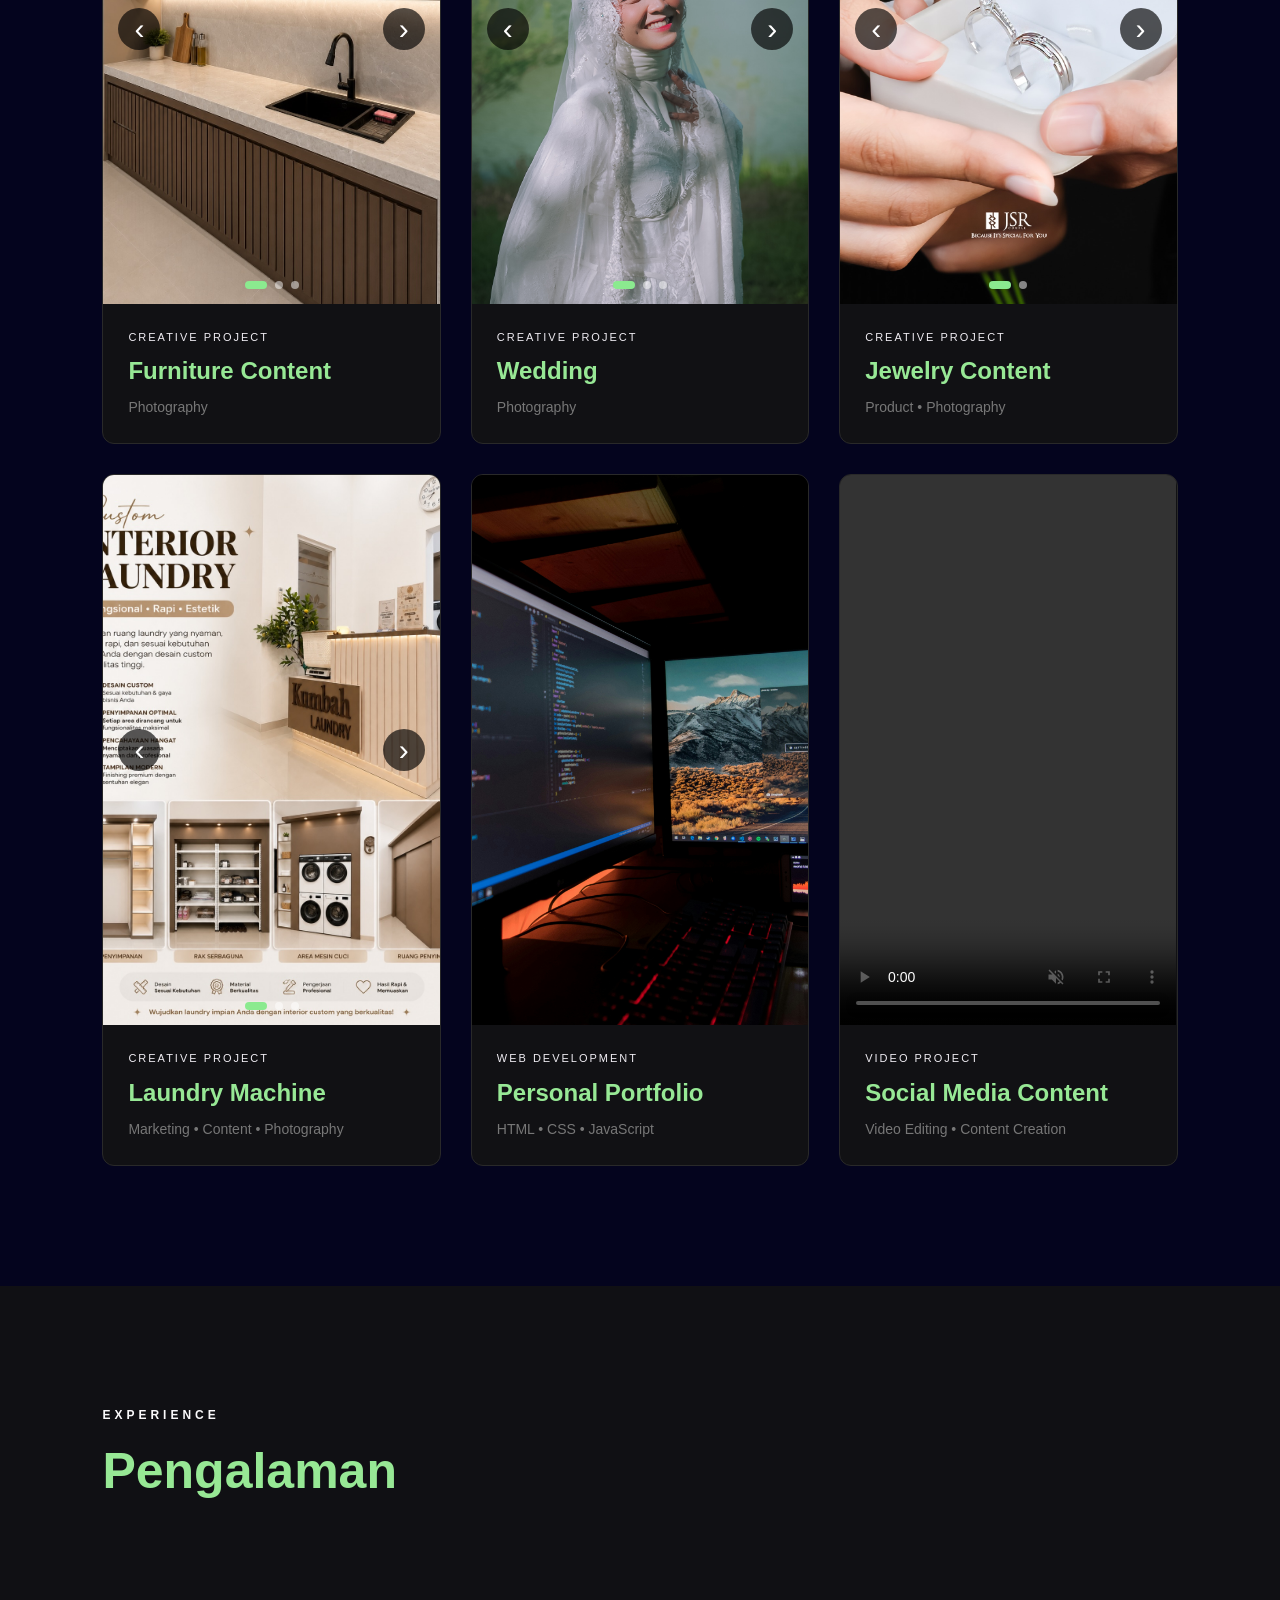
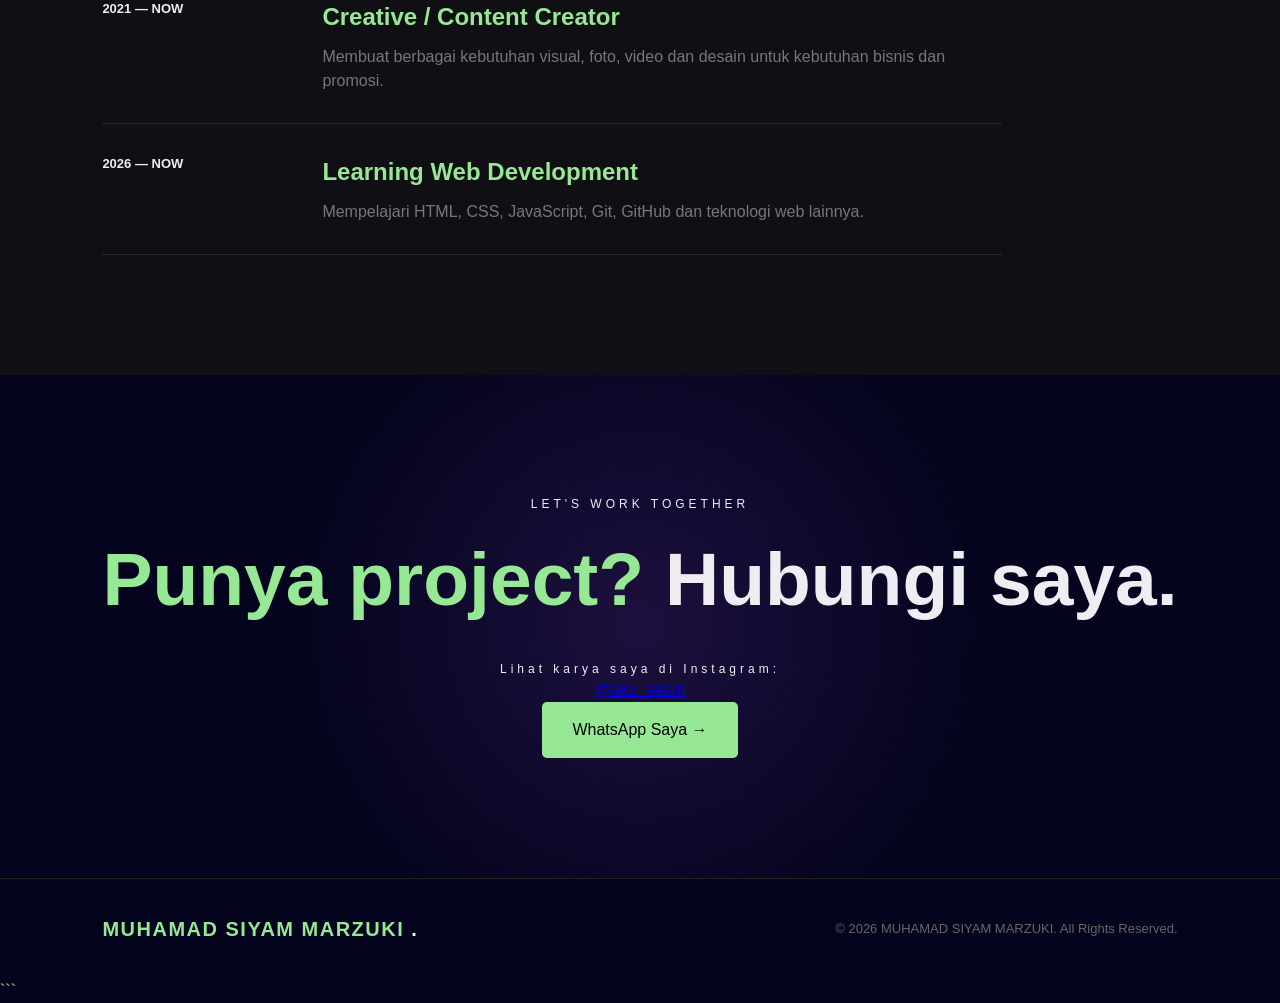
==== commit 4e456320: "Add files via upload" ====
--- a/index.html
+++ b/index.html
@@ -2,37 +2,121 @@
 <!DOCTYPE html>
 <html lang="id">
 
+<script type="application/ld+json">
+{
+    "@context": "https://schema.org",
+    "@type": "Person",
+    "name": "MUHAMAD SIYAM MARZUKI",
+    "url": "https://xioyan126.github.io/portofolio-seam/",
+    "jobTitle": "Creative & Web Developer",
+    "description": "Creative professional yang berpengalaman dalam content creation, photography, video editing, graphic design dan web development.",
+    "sameAs": [
+        "https://instagram.com/aku_seam"
+    ]
+}
+</script>
+
 <head>
 
-    <!-- =====================================================
-         META DAN INFORMASI WEBSITE
-         ===================================================== -->
-
-    <!-- Menentukan karakter yang digunakan oleh website.
-         UTF-8 mendukung berbagai huruf dan simbol. -->
+    <!-- Menentukan karakter yang digunakan website -->
     <meta charset="UTF-8">
 
-    <!-- Membuat website menyesuaikan ukuran layar
-         komputer, tablet, dan smartphone. -->
-    <meta name="viewport" content="width=device-width, initial-scale=1.0">
-
-    <!-- Judul yang muncul pada tab browser. -->
-    <title>Portfolio | MUHAMAD SIYAM MARZUKI</title>
-
-
-    <!-- =====================================================
-         MENGHUBUNGKAN FILE CSS
-         ===================================================== -->
-
-    <!-- Menghubungkan file HTML dengan style.css.
-         CSS digunakan untuk mengatur warna, ukuran,
-         posisi, layout, animasi, dan tampilan website. -->
-    <link rel="stylesheet" href="style.css">
-
-    
+    <!-- Membuat website responsive di HP, tablet dan komputer -->
+    <meta
+        name="viewport"
+        content="width=device-width, initial-scale=1.0"
+    >
+
+    <!-- Judul yang digunakan Google dan browser -->
+    <title>
+        MUHAMAD SIYAM MARZUKI | Creative & Web Developer
+    </title>
+
+    <!-- Deskripsi singkat website untuk mesin pencari -->
+    <meta
+        name="description"
+        content="Portfolio MUHAMAD SIYAM MARZUKI, Creative & Web Developer yang berpengalaman dalam content creation, photography, video editing, graphic design dan web development."
+    >
+
+    <!-- Memberitahu mesin pencari bahwa halaman boleh diindex -->
+    <meta
+        name="robots"
+        content="index, follow"
+    >
+
+    <!-- Menentukan URL utama website -->
+    <link
+        rel="canonical"
+        href="https://xioyan126.github.io/portofolio-seam/"
+    >
+
+    <!-- Warna browser pada perangkat mobile -->
+    <meta
+        name="theme-color"
+        content="#0b0b10"
+    >
+
+    <!-- Open Graph untuk tampilan ketika website dibagikan -->
+    <meta
+        property="og:title"
+        content="MUHAMAD SIYAM MARZUKI | Creative & Web Developer"
+    >
+
+    <meta
+        property="og:description"
+        content="Portfolio creative, photography, video editing, graphic design dan web development."
+    >
+
+    <meta
+        property="og:url"
+        content="https://xioyan126.github.io/portofolio-seam/"
+    >
+
+    <meta
+        property="og:type"
+        content="website"
+    >
+
+    <meta
+        property="og:image"
+        content="https://xioyan126.github.io/portofolio-seam/image/prof2.png"
+    >
+
+    <!-- Twitter / X Card -->
+    <meta
+        name="twitter:card"
+        content="summary_large_image"
+    >
+
+    <meta
+        name="twitter:title"
+        content="MUHAMAD SIYAM MARZUKI | Creative & Web Developer"
+    >
+
+    <meta
+        name="twitter:description"
+        content="Portfolio MUHAMAD SIYAM MARZUKI — Creative & Web Developer."
+    >
+
+    <meta
+        name="twitter:image"
+        content="https://xioyan126.github.io/portofolio-seam/image/prof2.png"
+    >
+
+    <!-- Favicon -->
+    <link
+        rel="icon"
+        type="image/png"
+        href="image/prof2.png"
+    >
+
+    <!-- File CSS -->
+    <link
+        rel="stylesheet"
+        href="style.css"
+    >
 
 </head>
-
 
 <body>
 
@@ -153,18 +237,10 @@
                 h1 merupakan heading paling utama
                 dalam halaman website.
             -->
-            <h1>
-
-                <!-- Teks pertama dari judul. -->
-                Creative
-
-                <!--
-                    span digunakan agar bagian ini
-                    dapat diberi warna/style berbeda.
-                -->
-                <span>&amp; Web Developer</span>
-
-            </h1>
+
+           <h1>
+    Creative & Web Developer
+</h1>
 
 
             <!--
@@ -299,7 +375,6 @@
                 Tentang Saya
             </h2>
 
-
         </div>
 
 
@@ -318,8 +393,7 @@
                 <!-- Judul kecil About. -->
                 <h3>
 
-                    Menggabungkan kreativitas
-                    dengan teknologi.
+                    Menggabungkan kreativitas dengan teknologi.
 
                 </h3>
 
@@ -327,9 +401,10 @@
                 <!-- Paragraf pertama. -->
                 <p>
 
-                    Saya memiliki pengalaman di bidang creative,
-                    khususnya dalam pembuatan konten, desain visual,
-                    fotografi dan video.
+                    Saya, MUHAMAD SIYAM MARZUKI, memiliki pengalaman
+                    di bidang creative dan digital content, khususnya
+                    photography, video editing, graphic design dan
+                    content creation.
 
                 </p>
 
@@ -337,10 +412,9 @@
                 <!-- Paragraf kedua. -->
                 <p>
 
-                    Saat ini saya sedang mempelajari web development
-                    untuk mengembangkan kemampuan saya dalam membuat
-                    website yang modern, responsive dan menarik.
-
+                   Saat ini saya sedang mempelajari web development
+                 menggunakan HTML, CSS dan JavaScript untuk membuat
+                 website yang modern, responsive dan menarik.
                 </p>
 
 
@@ -675,7 +749,7 @@
         <!-- FOTO 1 -->
         <img
             src="image/Furni3.jpg"
-            alt="Furniture Content 1"
+            alt="Furniture photography dan content creation"
             class="slide active"
         >
 
@@ -683,7 +757,7 @@
         <!-- FOTO 2 -->
         <img
             src="image/Furni2.jpg"
-            alt="Furniture Content 2"
+            alt="Furniture photography dan content creation"
             class="slide"
         >
 
@@ -691,7 +765,7 @@
         <!-- FOTO 3 -->
         <img
             src="image/Furni4.jpg"
-            alt="Furniture Content 3"
+            alt="Furniture photography dan content creation"
             class="slide"
         >
 
@@ -771,7 +845,7 @@
         <!-- FOTO 1 -->
         <img
             src="image/Wed1.jpeg"
-            alt="Furniture Content 1"
+            alt="Wedding photography dan cinematic content"
             class="slide active"
         >
 
@@ -779,7 +853,7 @@
         <!-- FOTO 2 -->
         <img
             src="image/Wed2.jpeg"
-            alt="Furniture Content 2"
+            alt="Wedding photography dan cinematic content"
             class="slide"
         >
 
@@ -787,7 +861,7 @@
         <!-- FOTO 3 -->
         <img
             src="image/Wed4.jpeg"
-            alt="Furniture Content 3"
+            alt="Wedding photography dan cinematic content"
             class="slide"
         >
 
@@ -864,7 +938,7 @@
         <!-- FOTO 1 -->
         <img
             src="image/Jew1.jpg"
-            alt="Furniture Content 1"
+            alt="Jewelry product photography"
             class="slide active"
         >
 
@@ -872,7 +946,7 @@
         <!-- FOTO 2 -->
         <img
             src="image/Jew2.jpg"
-            alt="Furniture Content 2"
+           alt="Jewelry model photography"
             class="slide"
         >
 
@@ -948,7 +1022,7 @@
         <!-- FOTO 1 -->
         <img
             src="image/Laund1.jpg"
-            alt="Furniture Content 1"
+            alt="Laundry machine marketing photography"
             class="slide active"
         >
 
@@ -956,7 +1030,7 @@
         <!-- FOTO 2 -->
         <img
             src="image/Laund2.jpg"
-            alt="Furniture Content 2"
+            alt="Laundry machine marketing photography"
             class="slide"
         >
 
@@ -964,7 +1038,7 @@
         <!-- FOTO 3 -->
         <img
             src="image/Laund3.jpg"
-            alt="Furniture Content 3"
+           alt="Laundry machine marketing photography"
             class="slide"
         >
 
@@ -1038,7 +1112,7 @@
 
                     <img
                         src="image/Dev1.jpg"
-                        alt="Web Development"
+                        alt="Personal portfolio web development"
                     >
 
 
@@ -1261,6 +1335,18 @@
             </span>
 
         </h2>
+
+        <p>
+    Lihat karya saya di Instagram:
+</p>
+
+<a
+    href="https://instagram.com/aku_seam/"
+    target="_blank"
+    rel="noopener noreferrer"
+>
+    @aku_seam
+</a>
 
 
 
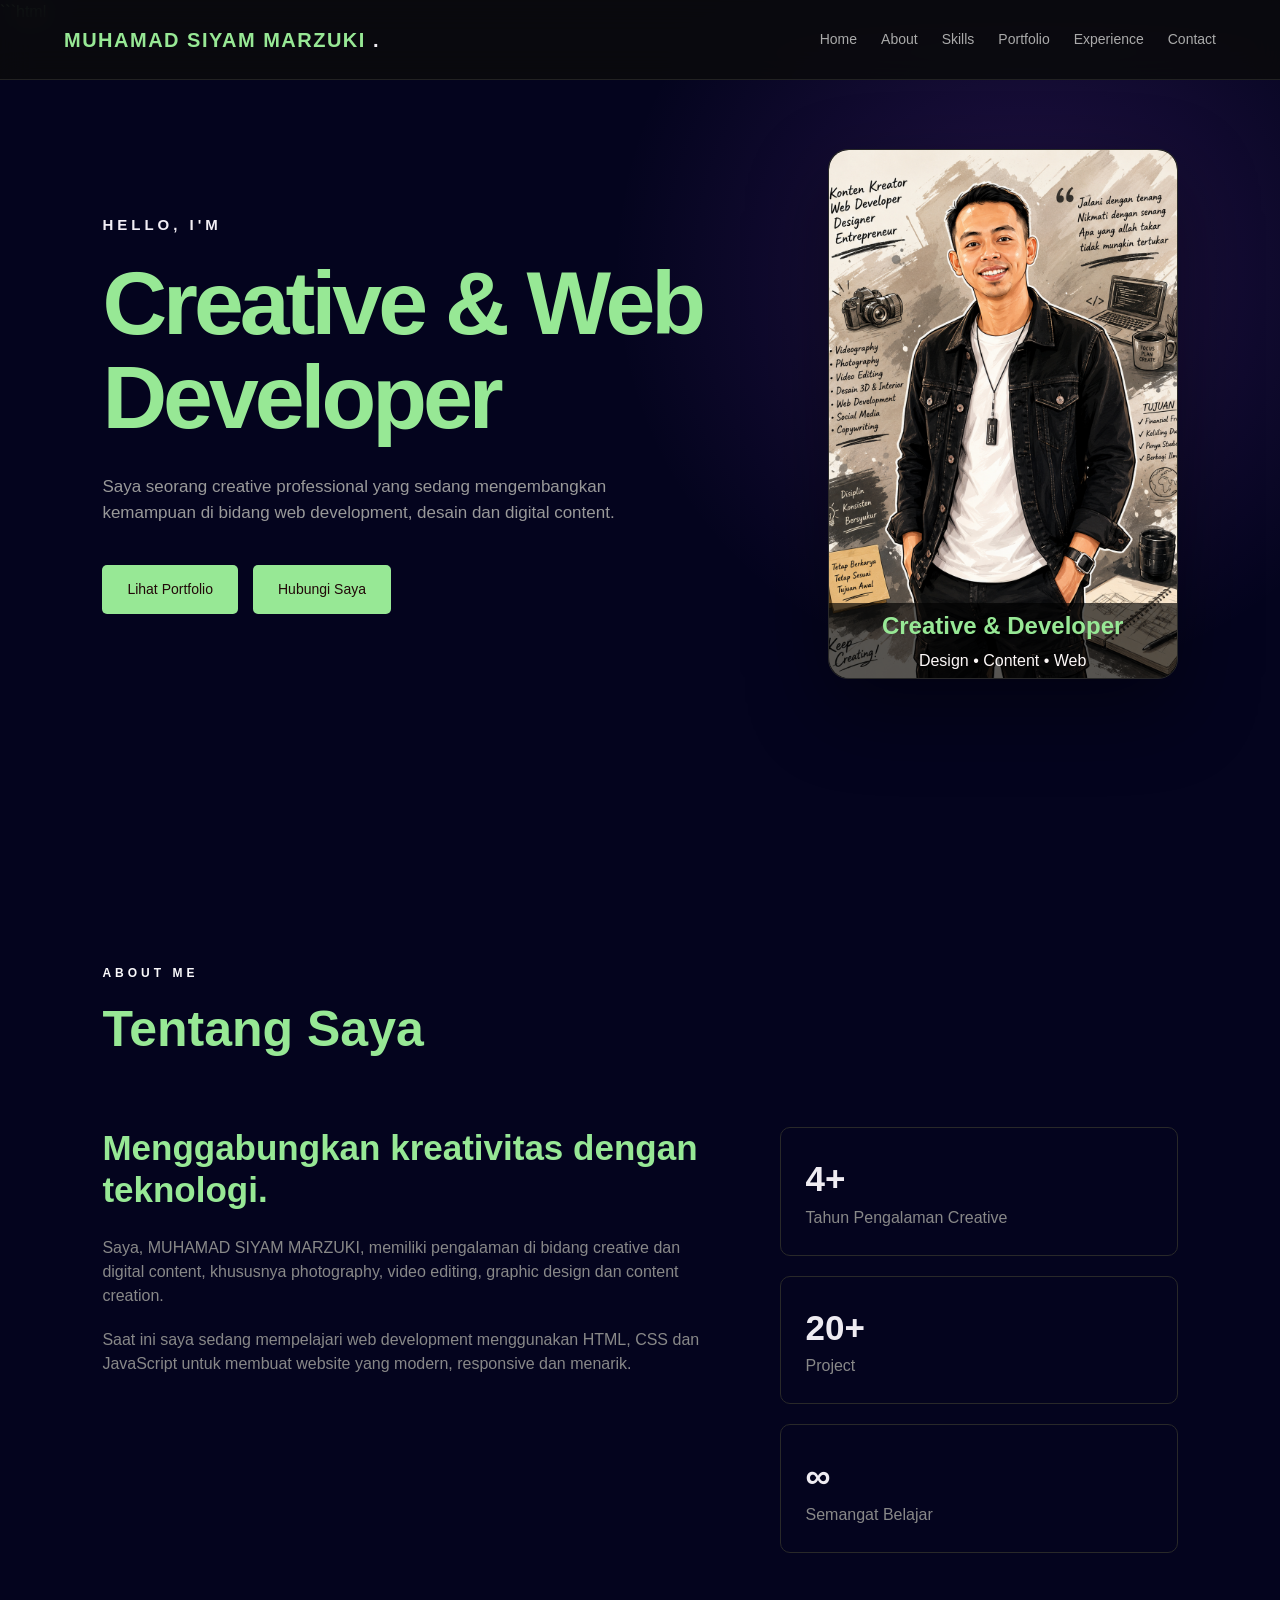
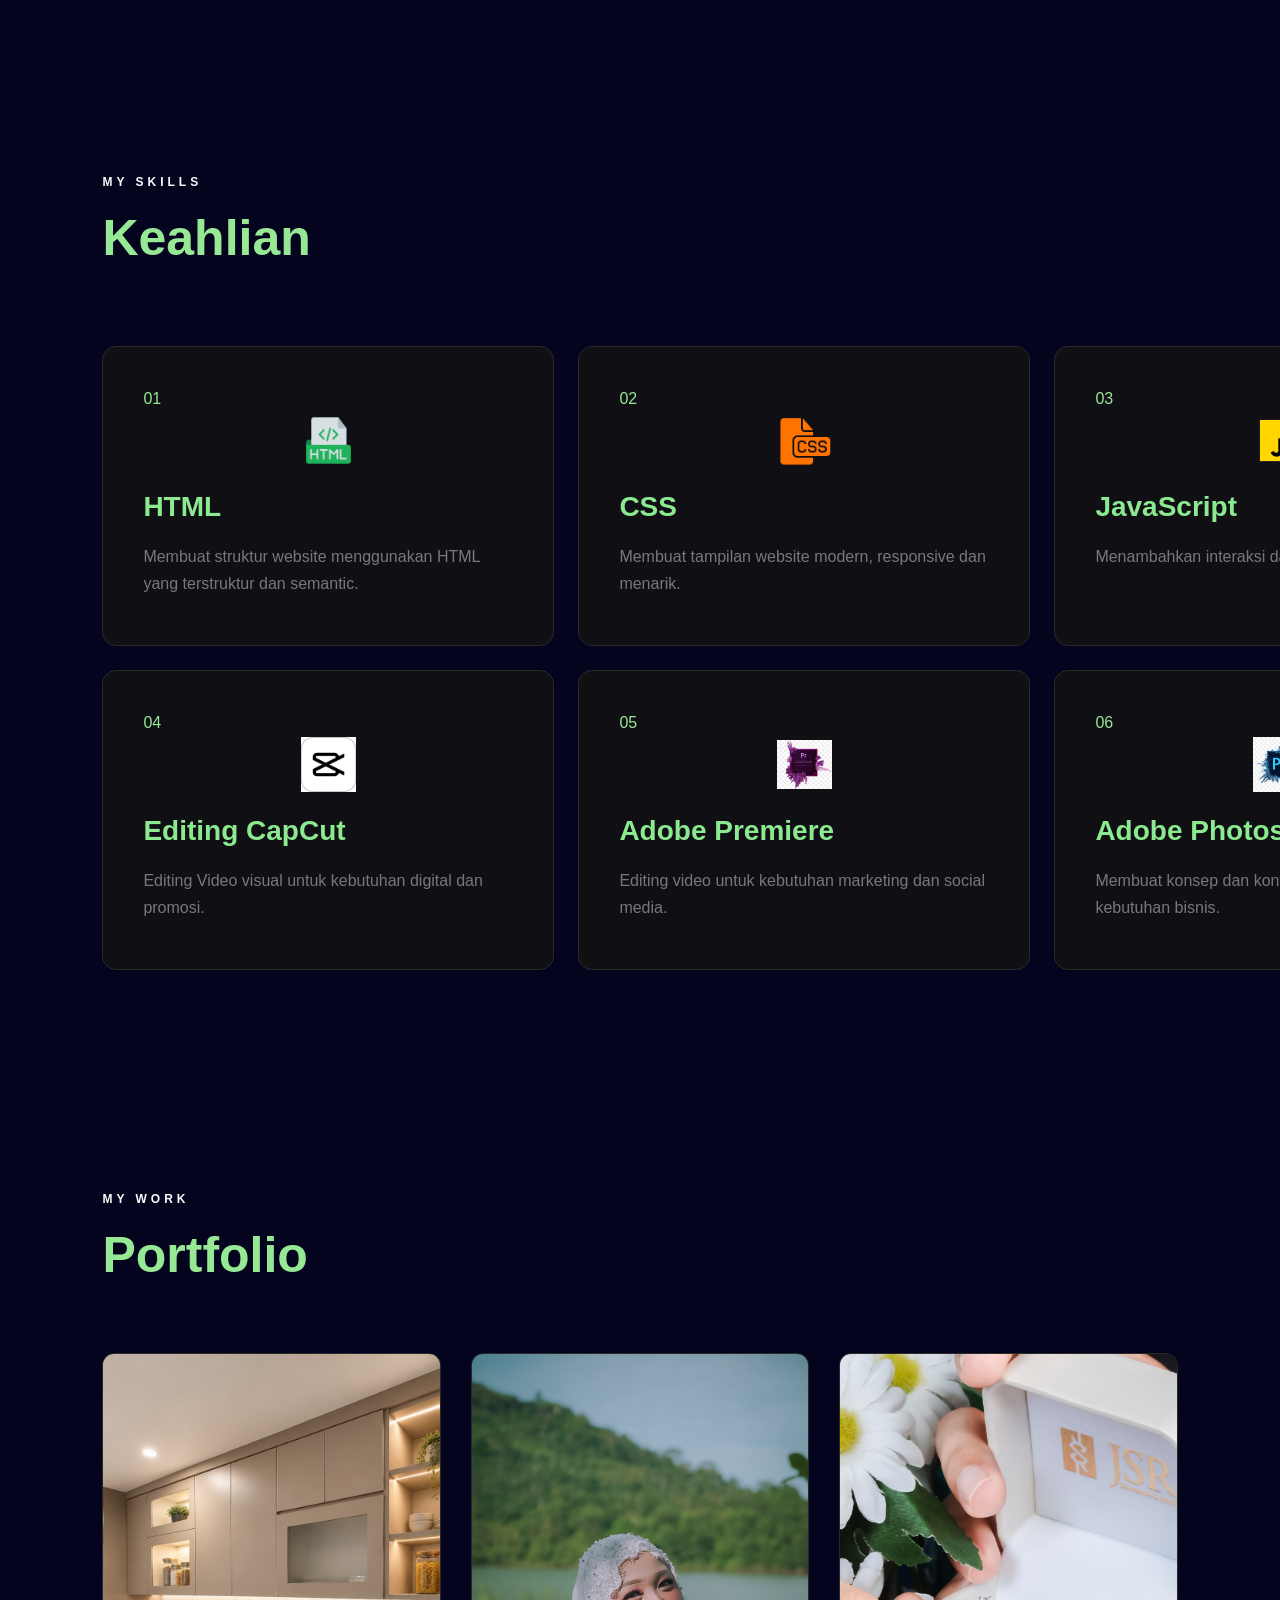
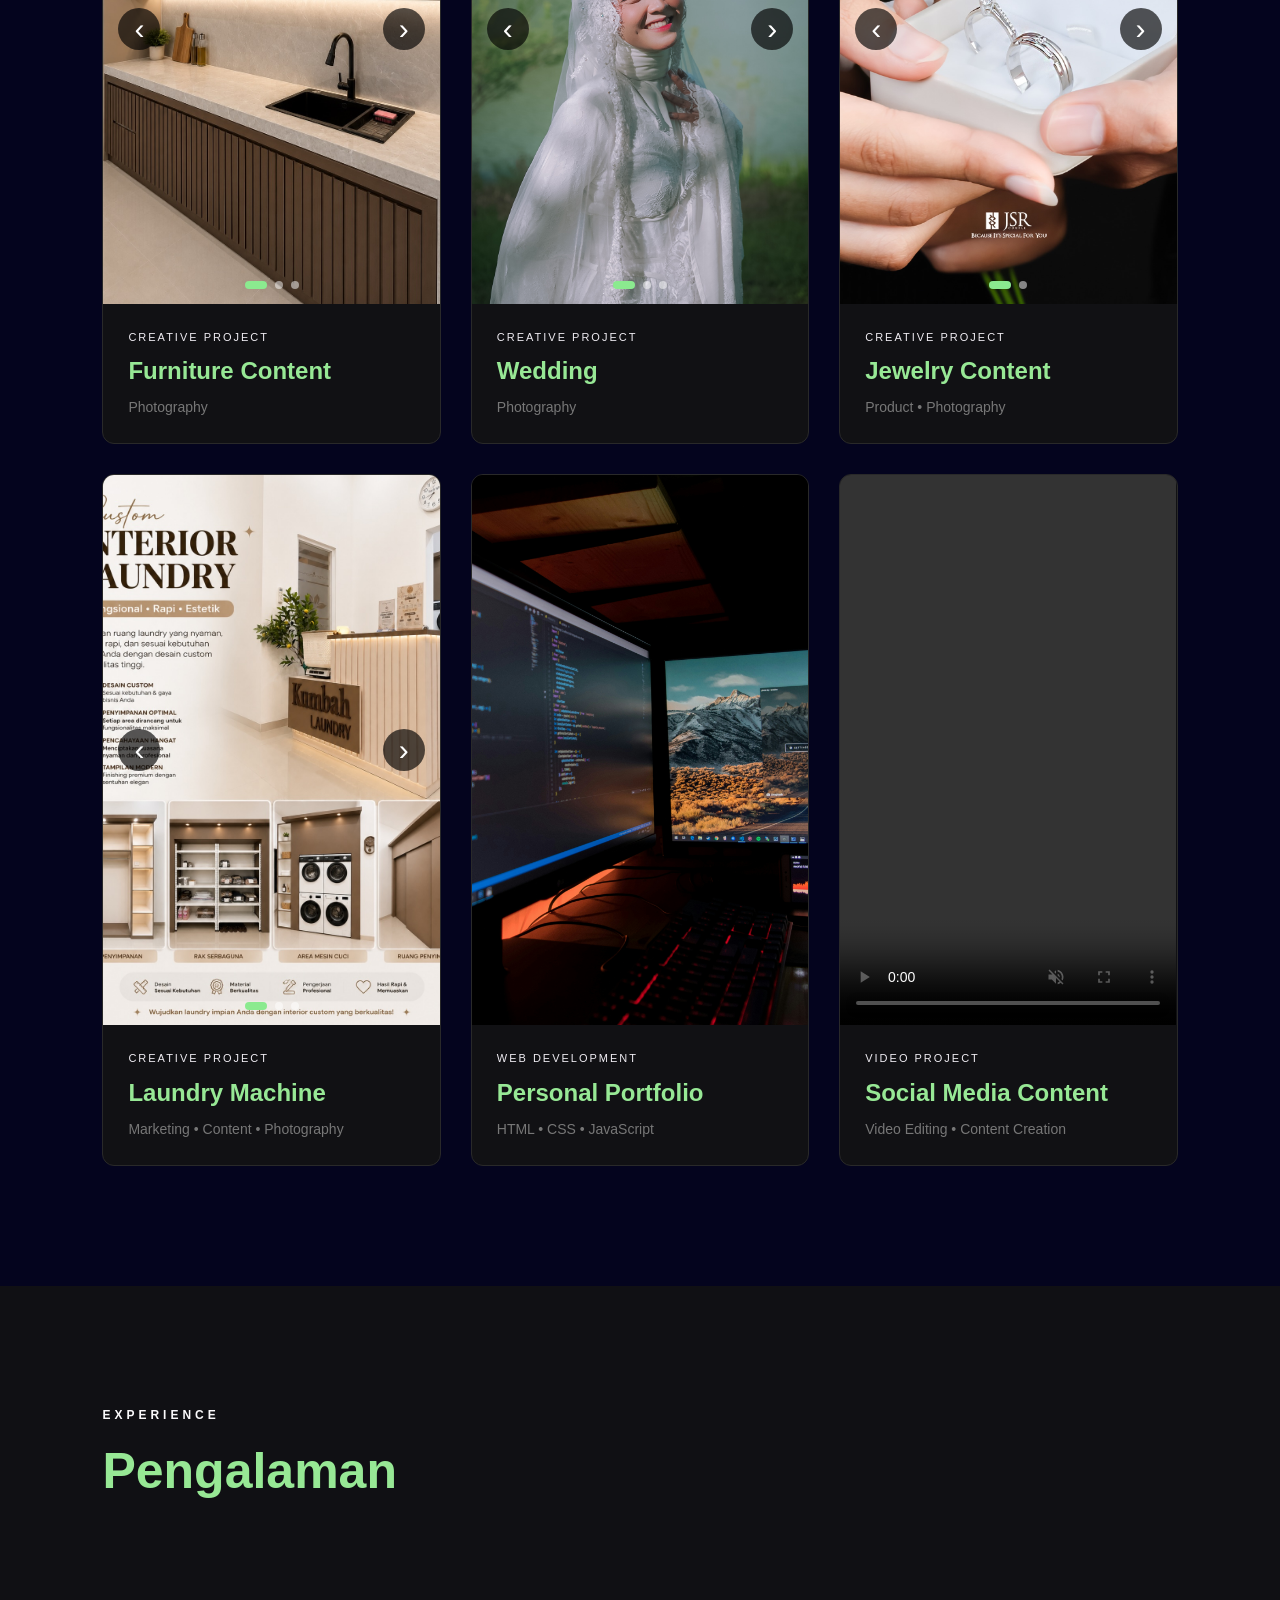
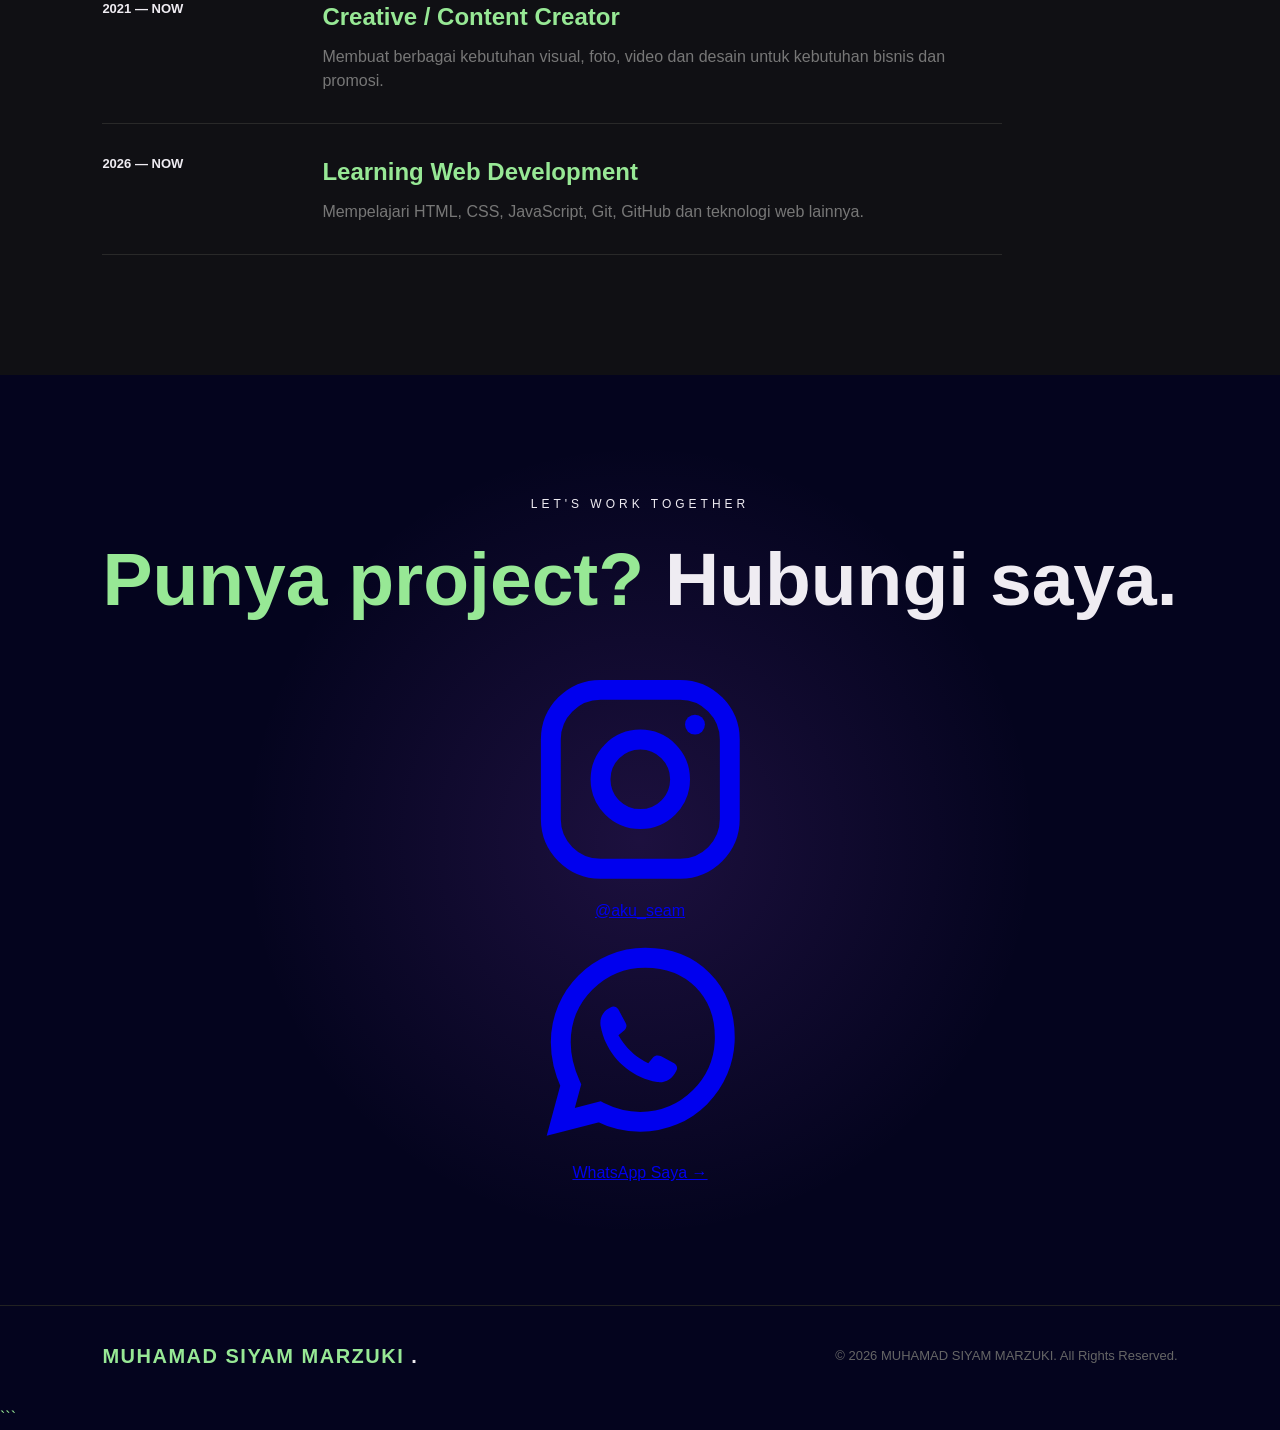
==== commit f7bd600c: "Add files via upload" ====
--- a/index.html
+++ b/index.html
@@ -1336,44 +1336,88 @@
 
         </h2>
 
-        <p>
-    Lihat karya saya di Instagram:
-</p>
-
-<a
-    href="https://instagram.com/aku_seam/"
-    target="_blank"
-    rel="noopener noreferrer"
->
-    @aku_seam
-</a>
-
-
-
-        <!-- =================================================
-             TOMBOL WHATSAPP
-             ================================================= -->
-
-        <!--
-            href berisi alamat WhatsApp.
-
-            target="_blank"
-            membuat WhatsApp dibuka di tab baru.
-
-            class="contact-button"
-            digunakan untuk mengatur desain tombol
-            melalui CSS.
-        -->
-        <a
-            href="https://wa.me/6282248646909"
-            target="_blank"
-            rel="noopener noreferrer"
-            class="contact-button"
-        >
-
-            WhatsApp Saya →
-
-        </a>
+       <div class="contact-links">
+
+    <!-- INSTAGRAM -->
+    <a
+        href="https://www.instagram.com/aku_seam/"
+        target="_blank"
+        class="instagram-link"
+    >
+
+        <span class="instagram-icon">
+
+            <svg
+                viewBox="0 0 24 24"
+                fill="none"
+                xmlns="http://www.w3.org/2000/svg"
+            >
+
+                <rect
+                    x="3"
+                    y="3"
+                    width="18"
+                    height="18"
+                    rx="5"
+                    stroke="currentColor"
+                    stroke-width="2"
+                />
+
+                <circle
+                    cx="12"
+                    cy="12"
+                    r="4"
+                    stroke="currentColor"
+                    stroke-width="2"
+                />
+
+                <circle
+                    cx="17.5"
+                    cy="6.5"
+                    r="1"
+                    fill="currentColor"
+                />
+
+            </svg>
+
+        </span>
+
+        @aku_seam
+
+    </a>
+
+<!-- WHATSAPP -->
+    <a
+        href="https://wa.me/6285357205364"
+        target="_blank"
+        class="whatsapp-link"
+    >
+
+        <!-- Icon WhatsApp -->
+        <svg
+            viewBox="0 0 24 24"
+            fill="none"
+            xmlns="http://www.w3.org/2000/svg"
+        >
+            <path
+                d="M20.5 11.5C20.5 16.2 16.7 20 12 20C10.5 20 9.1 19.6 7.9 19L4 20L5 16.3C4.4 15 4 13.5 4 12C4 7.3 7.8 3.5 12.5 3.5C17.2 3.5 20.5 6.8 20.5 11.5Z"
+                stroke="currentColor"
+                stroke-width="2"
+            />
+
+            <path
+                d="M9 8.5C9.3 8.3 9.6 8.4 9.8 8.7L10.5 10C10.7 10.3 10.6 10.6 10.4 10.8L9.8 11.3C10.5 12.5 11.5 13.5 12.8 14.1L13.3 13.5C13.5 13.3 13.8 13.3 14.1 13.4L15.4 14.1C15.7 14.3 15.8 14.6 15.6 14.9C15.2 15.7 14.5 16.1 13.7 16C10.8 15.5 8.5 13.2 8 10.3C7.9 9.5 8.3 8.8 9 8.5Z"
+                fill="currentColor"
+            />
+        </svg>
+
+        <span>WhatsApp Saya →</span>
+
+    </a>
+
+</div>
+
+</div>
 
 
     </section>
